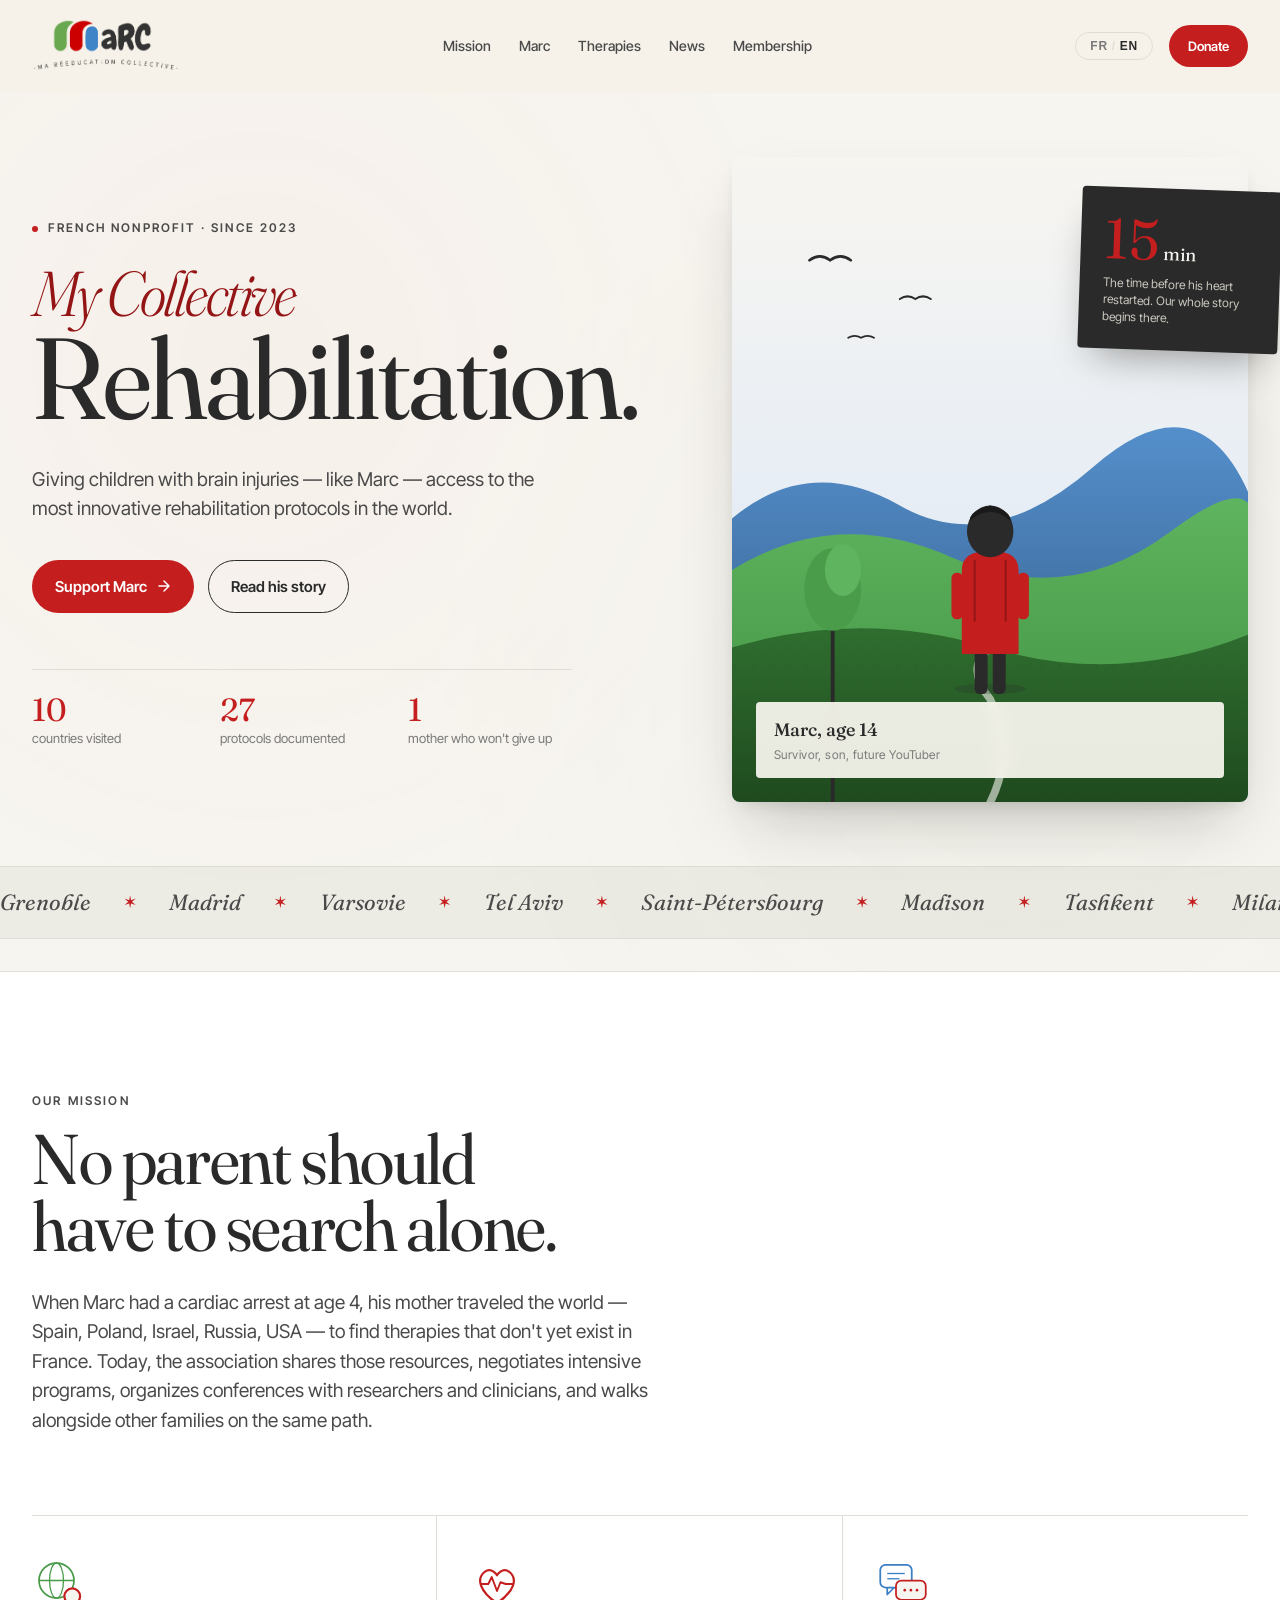
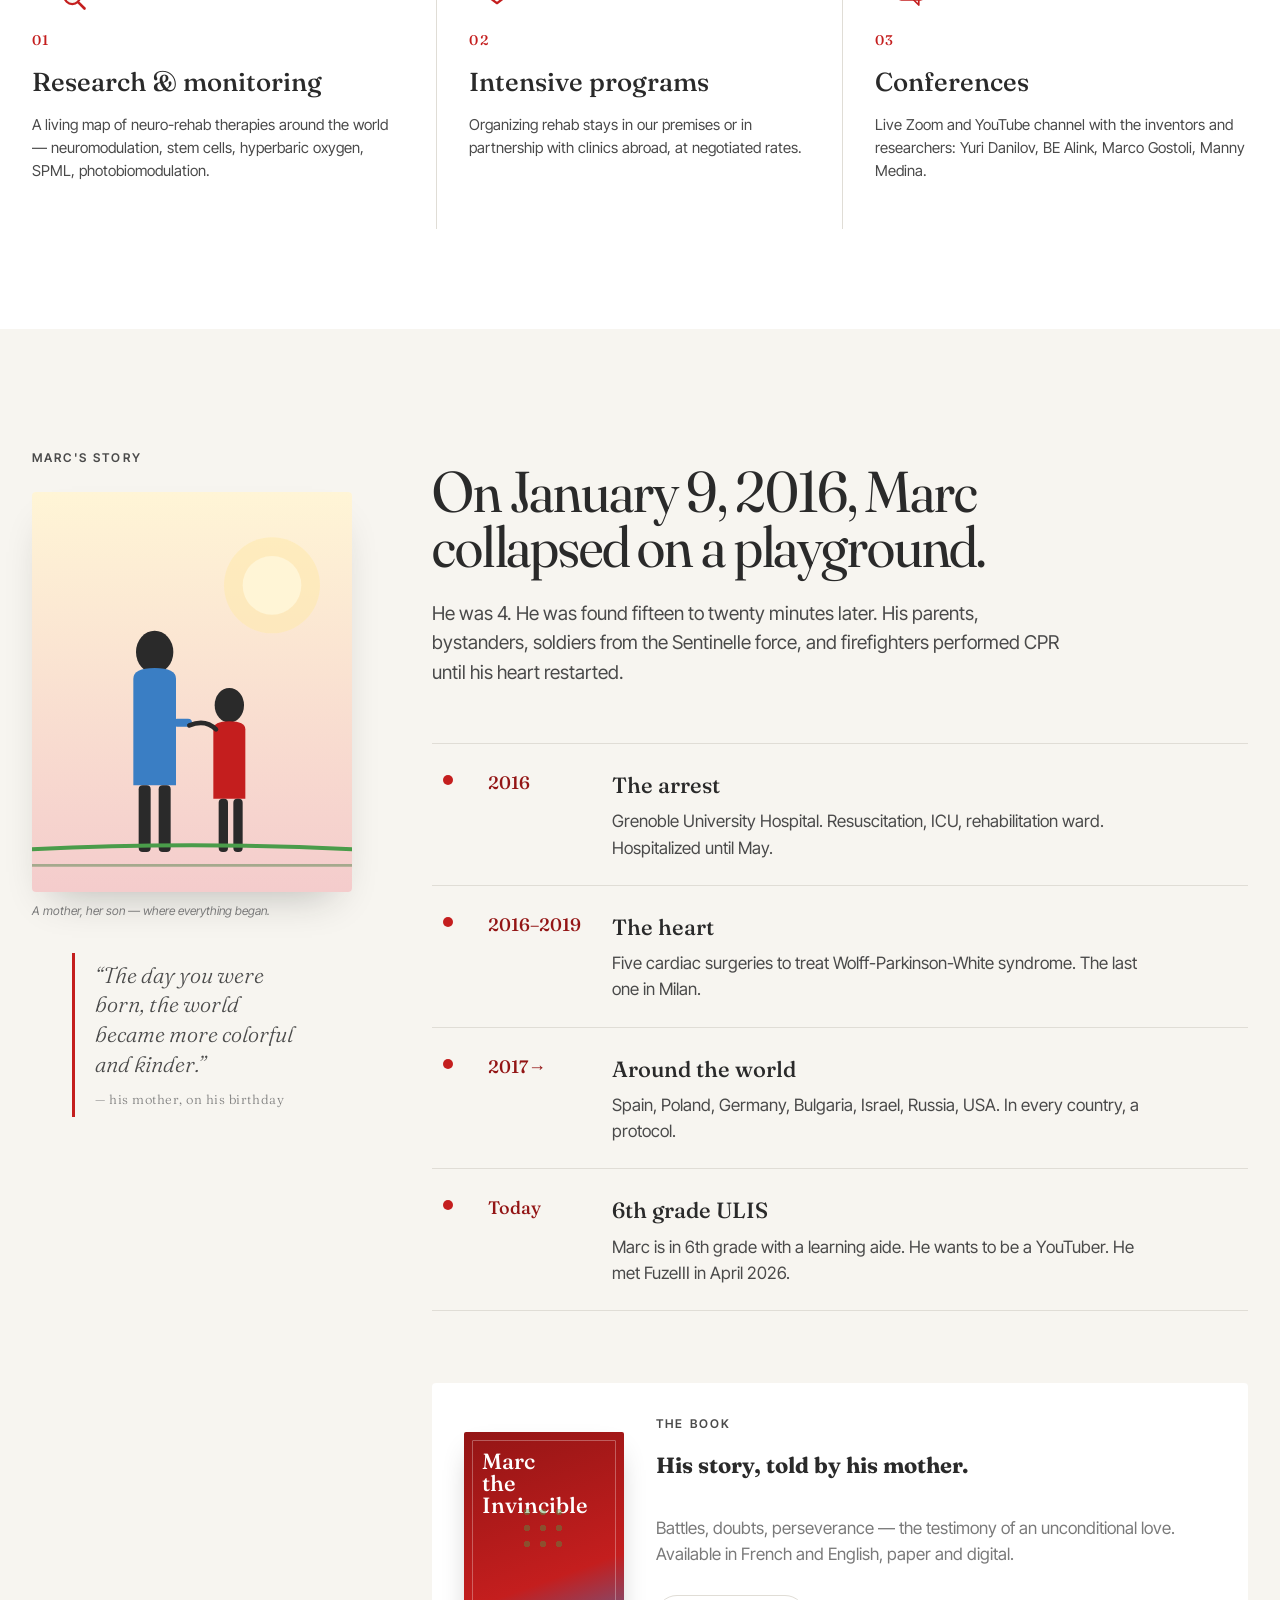
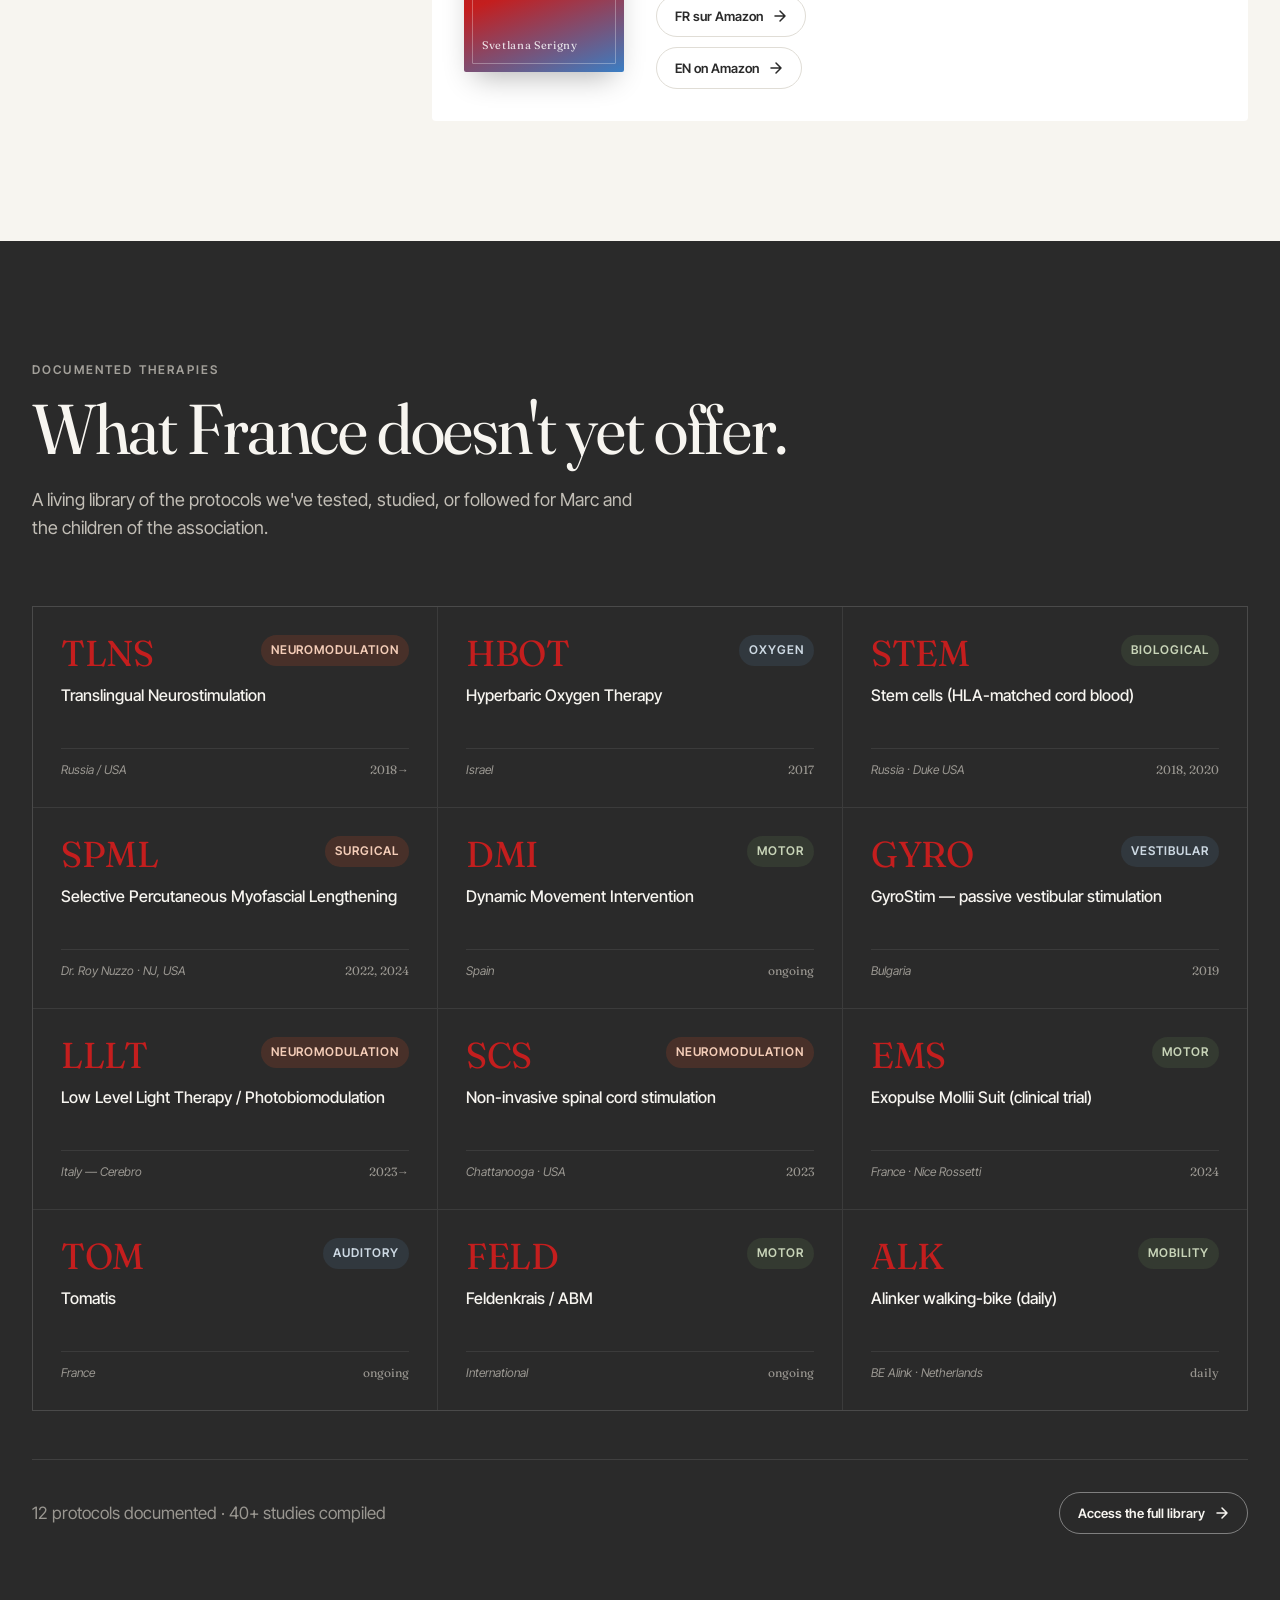
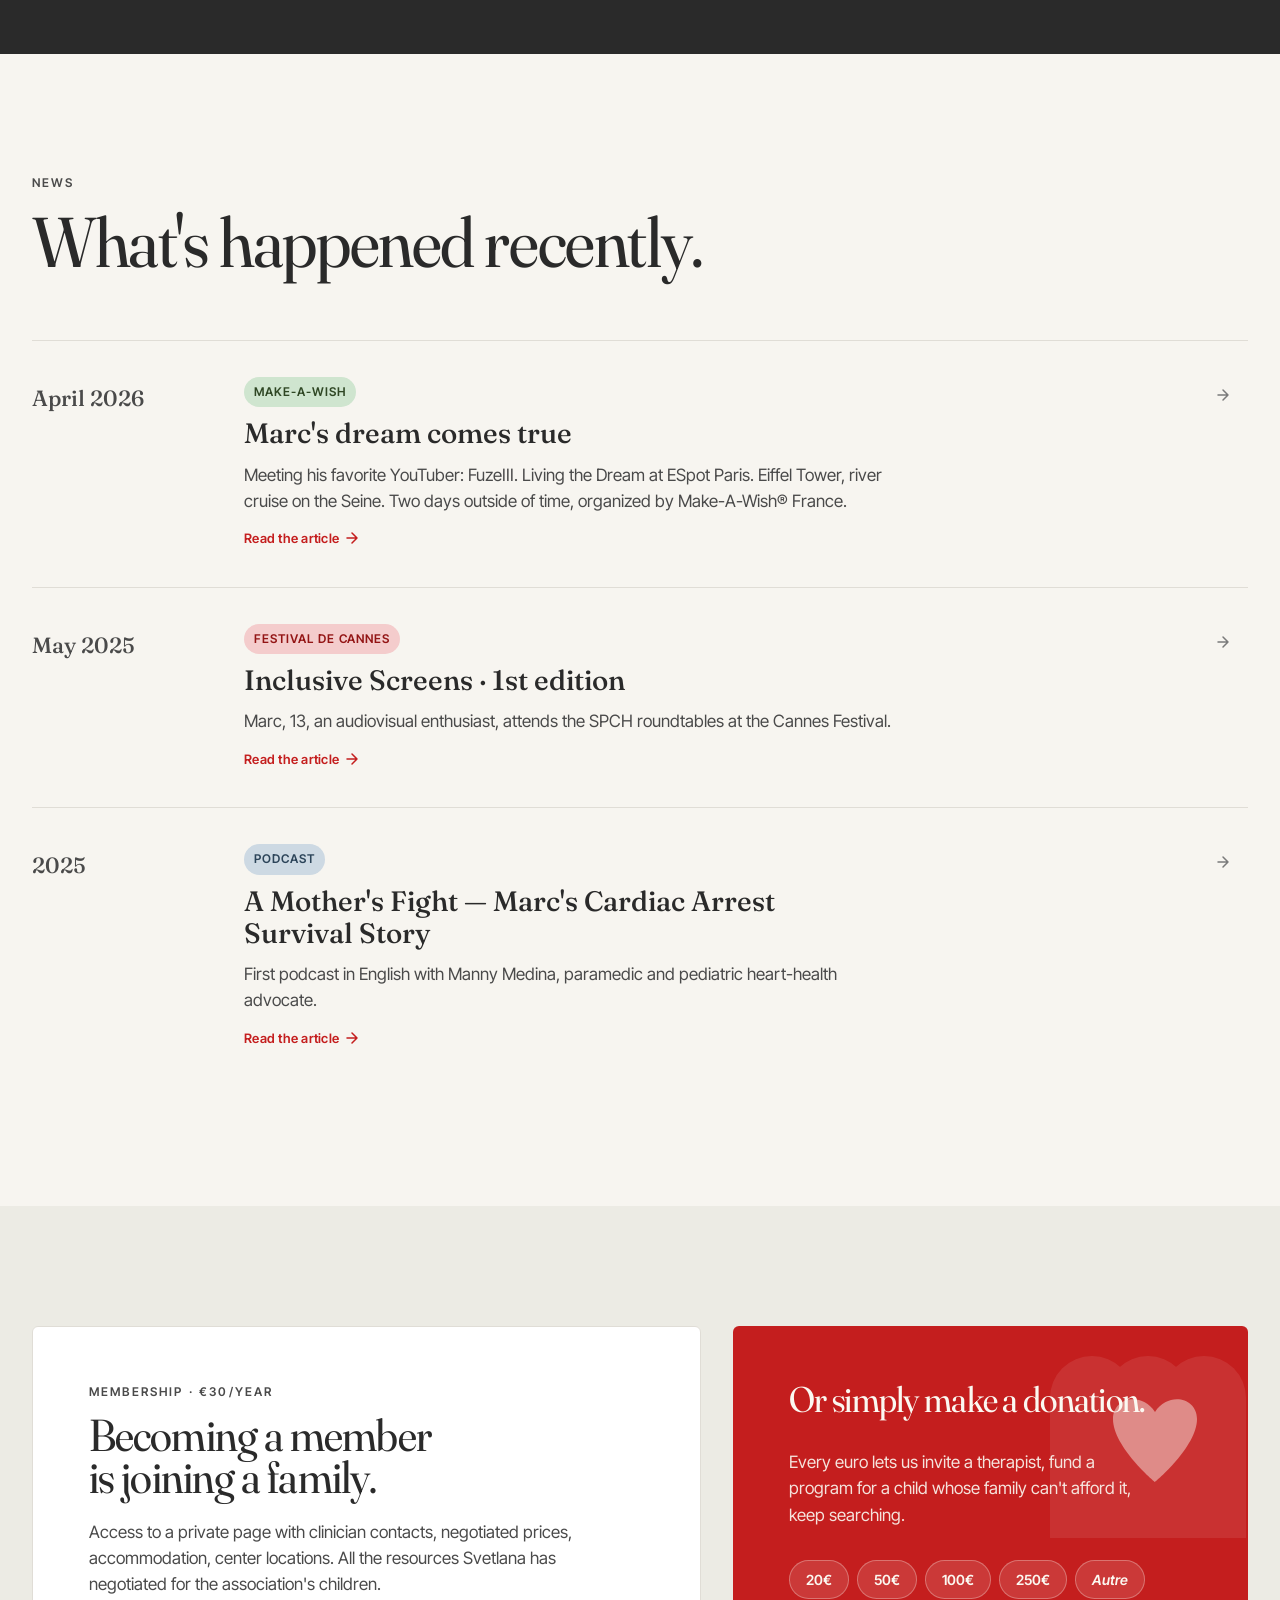
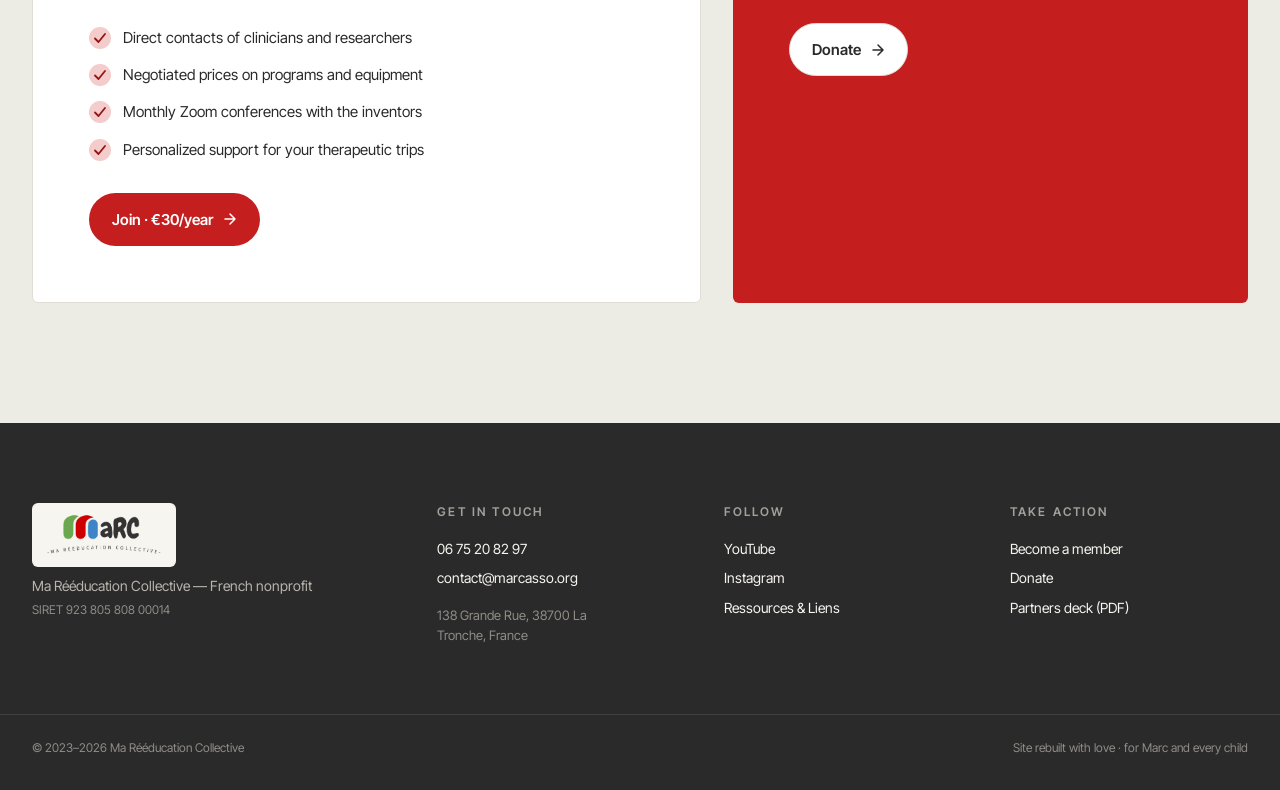
==== index.html @ 0e5722ae "First draft web site" ====
<!DOCTYPE html>
<html lang="fr">
<head>
  <meta charset="UTF-8">
  <meta name="viewport" content="width=device-width, initial-scale=1.0">
  <title>marc·asso — Ma Rééducation Collective</title>

  <link rel="preconnect" href="https://fonts.googleapis.com">
  <link rel="preconnect" href="https://fonts.gstatic.com" crossorigin>
  <link href="https://fonts.googleapis.com/css2?family=Fraunces:opsz,wght@9..144,300;9..144,400;9..144,500;9..144,600&family=Inter+Tight:wght@400;500;600;700&display=swap" rel="stylesheet">

  <link rel="stylesheet" href="styles.css">
  <link rel="stylesheet" href="page.css">
</head>
<body data-screen-label="Homepage">

  <!-- Page is composed from one mount point per section.
       Each section's HTML is generated by its own JS module under js/sections/.
       Articles live in articles/ and are listed in articles/index.json. -->

  <div id="app-header"></div>
  <main>
    <div id="app-hero"></div>
    <div id="app-mission"></div>
    <div id="app-story"></div>
    <div id="app-therapies"></div>
    <div id="app-news"></div>
    <div id="app-join"></div>
  </main>
  <div id="app-footer"></div>

  <!-- Data + utils -->
  <script src="js/utils.js"></script>
  <script src="js/data.js"></script>
  <script src="js/articles-index.js"></script>

  <!-- Sections — one file each -->
  <script src="js/sections/header.js"></script>
  <script src="js/sections/hero.js"></script>
  <script src="js/sections/mission.js"></script>
  <script src="js/sections/story.js"></script>
  <script src="js/sections/therapies.js"></script>
  <script src="js/sections/news.js"></script>
  <script src="js/sections/join.js"></script>
  <script src="js/sections/footer.js"></script>

  <!-- Boot -->
  <script src="js/app.js"></script>
</body>
</html>
---- styles.css ----
/* MARC — Ma Rééducation Collective — redesign tokens */
:root {
  /* Warm, hopeful, credible. Cream + ink + a coral that feels human. */
  --ink: #2a2a2a;        /* logo charcoal */
  --ink-2: #4a4a4a;
  --ink-3: #7a7a7a;
  --rule: #e0ddd6;
  --paper: #f7f5f0;
  --paper-2: #ecebe4;
  --card: #ffffff;
  --accent: #c41e1e;     /* logo red — primary */
  --accent-deep: #931515;
  --accent-soft: #f4cccc;
  --leaf: #4a9c4a;       /* logo green */
  --leaf-deep: #2f6e2f;
  --leaf-soft: #cfe5cf;
  --sky: #3a7ec4;        /* logo blue */
  --sky-deep: #245a93;
  --sky-soft: #cfe0f2;
  --gold: #d9a441;

  --serif: "Fraunces", "Cormorant Garamond", "Times New Roman", serif;
  --sans: "Inter Tight", "Inter", system-ui, -apple-system, "Helvetica Neue", sans-serif;
  --mono: "JetBrains Mono", ui-monospace, "SF Mono", monospace;
}

/* Override Fraunces guidance: we use it intentionally here, with custom OPSZ. */

* { box-sizing: border-box; }
html, body { margin: 0; padding: 0; }
body {
  font-family: var(--sans);
  color: var(--ink);
  background: var(--paper);
  font-size: 17px;
  line-height: 1.55;
  -webkit-font-smoothing: antialiased;
  text-rendering: optimizeLegibility;
}

img { max-width: 100%; display: block; }

/* TYPE */
.display {
  font-family: var(--serif);
  font-weight: 400;
  font-style: normal;
  letter-spacing: -0.02em;
  line-height: 0.95;
  font-variation-settings: "opsz" 144, "SOFT" 30;
  text-wrap: balance;
}
.eyebrow {
  font-family: var(--sans);
  font-size: 12px;
  letter-spacing: 0.18em;
  text-transform: uppercase;
  font-weight: 600;
  color: var(--ink-2);
}
.kicker {
  font-family: var(--serif);
  font-style: italic;
  font-weight: 300;
  color: var(--accent-deep);
}

/* layout */
.wrap { max-width: 1280px; margin: 0 auto; padding: 0 32px; }
.wrap-narrow { max-width: 880px; margin: 0 auto; padding: 0 32px; }

/* buttons */
.btn {
  display: inline-flex; align-items: center; gap: 10px;
  padding: 14px 22px;
  border-radius: 999px;
  font-family: var(--sans);
  font-weight: 600;
  font-size: 15px;
  text-decoration: none;
  border: 1px solid transparent;
  cursor: pointer;
  transition: transform .15s ease, background .2s ease, color .2s ease;
}
.btn:hover { transform: translateY(-1px); }
.btn-primary { background: var(--accent); color: #fff; }
.btn-primary:hover { background: var(--accent-deep); }
.btn-ghost { background: transparent; color: var(--ink); border-color: var(--ink); }
.btn-ghost:hover { background: var(--ink); color: var(--paper); }
.btn-paper { background: var(--card); color: var(--ink); border-color: var(--rule); }
.btn-paper:hover { background: #fff; }

.rule { height: 1px; background: var(--rule); border: 0; margin: 0; }

/* tag */
.tag {
  display: inline-flex; align-items: center; gap: 6px;
  font-size: 12px; letter-spacing: 0.08em; text-transform: uppercase;
  font-weight: 600; padding: 6px 10px; border-radius: 999px;
  background: var(--paper-2); color: var(--ink-2);
}
.tag-accent { background: var(--accent-soft); color: var(--accent-deep); }
.tag-leaf { background: var(--leaf-soft); color: #2f4724; }
.tag-sky { background: #cdd9e3; color: #2c4459; }

/* dot */
.dot { width: 6px; height: 6px; border-radius: 999px; background: currentColor; }

/* utility */
.serif { font-family: var(--serif); }
.italic { font-style: italic; }
.muted { color: var(--ink-3); }

/* fade-in */
@keyframes fadeUp { from { opacity: 0; transform: translateY(8px);} to { opacity: 1; transform: none;} }
.fade-up { animation: fadeUp .6s ease both; }

/* reduce motion */
@media (prefers-reduced-motion: reduce) {
  * { animation: none !important; transition: none !important; }
}
---- page.css ----
/* Page-level styles for marcasso.org redesign */

/* =============== HEADER =============== */
.site-header {
  position: sticky; top: 0; z-index: 50;
  backdrop-filter: blur(12px);
  background: rgba(245, 240, 230, 0.6);
  border-bottom: 1px solid transparent;
  transition: background .25s ease, border-color .25s ease;
}
.site-header.is-scrolled {
  background: rgba(245, 240, 230, 0.92);
  border-bottom-color: var(--rule);
}
.header-inner {
  display: flex; align-items: center; justify-content: space-between;
  padding: 18px 32px;
  gap: 32px;
}
.brand { display: flex; align-items: center; text-decoration: none; color: var(--ink); }
.brand-mark { height: 56px; width: auto; flex-shrink: 0; display: block; }
.brand-tag { font-size: 11px; color: var(--ink-3); letter-spacing: 0.05em; margin-top: 2px; }
.site-nav { display: flex; gap: 28px; }
.site-nav a {
  color: var(--ink-2); text-decoration: none; font-size: 14px; font-weight: 500;
  position: relative; padding: 4px 0;
}
.site-nav a:hover { color: var(--ink); }
.site-nav a::after {
  content: ''; position: absolute; left: 0; bottom: -2px; width: 0; height: 1px;
  background: var(--accent); transition: width .25s ease;
}
.site-nav a:hover::after { width: 100%; }

.header-actions { display: flex; align-items: center; gap: 16px; }
.lang-toggle {
  background: none; border: 1px solid var(--rule); border-radius: 999px;
  padding: 6px 14px; font-size: 12px; font-weight: 600; letter-spacing: 0.06em;
  cursor: pointer; color: var(--ink-3); display: inline-flex; gap: 4px; align-items: center;
}
.lang-toggle .on { color: var(--ink); }
.lang-sep { color: var(--rule); }
.btn-sm { padding: 10px 18px; font-size: 13px; }

@media (max-width: 880px) {
  .site-nav { display: none; }
}

/* =============== HERO =============== */
.hero { position: relative; padding: 64px 0 32px; overflow: hidden; }
.hero-grain {
  position: absolute; inset: 0; pointer-events: none; opacity: 0.4;
  background-image: radial-gradient(circle at 20% 30%, rgba(212,80,42,.08), transparent 50%),
                    radial-gradient(circle at 80% 70%, rgba(90,122,74,.08), transparent 50%);
}
.hero-grid {
  display: grid; grid-template-columns: 1.2fr 1fr; gap: 80px;
  align-items: center;
  position: relative;
}
.hero-eyebrow { display: inline-flex; align-items: center; gap: 10px; }

.hero-display { font-size: clamp(64px, 9vw, 144px); margin: 24px 0 32px; }
.hero-display .kicker-line { display: block; font-style: italic; font-weight: 300; color: var(--accent-deep); font-size: 0.55em; }
.hero-display .line-2 { display: block; }
.hero-display .line-3 { display: block; color: var(--accent); }

.hero-quote {
  font-size: clamp(36px, 4.5vw, 60px);
  line-height: 1.1; font-style: italic; font-weight: 300;
  margin: 24px 0;
}
.quote-mark { color: var(--accent); font-style: normal; }
.quote-attr { display: block; font-size: 0.32em; font-style: normal; color: var(--ink-3); margin-top: 24px; letter-spacing: 0.05em; }

.hero-lede {
  font-size: 19px; max-width: 520px; color: var(--ink-2);
  margin-bottom: 36px;
}
.hero-cta { display: flex; gap: 14px; margin-bottom: 56px; flex-wrap: wrap; }

.hero-meta {
  list-style: none; padding: 0; margin: 0;
  display: grid; grid-template-columns: repeat(3, 1fr); gap: 24px;
  border-top: 1px solid var(--rule); padding-top: 24px; max-width: 540px;
}
.hero-meta li { display: flex; flex-direction: column; gap: 4px; }
.hero-meta-num { font-family: var(--serif); font-size: 32px; font-weight: 400; line-height: 1; color: var(--accent); }
.hero-meta-lbl { font-size: 13px; color: var(--ink-3); line-height: 1.3; }

/* portrait */
.hero-visual { position: relative; }
.portrait-card { position: relative; }
.portrait-frame {
  position: relative; aspect-ratio: 4/5; border-radius: 8px; overflow: hidden;
  box-shadow: 0 30px 60px -20px rgba(26,29,26,0.25), 0 8px 16px -8px rgba(26,29,26,0.15);
}
.portrait-img { width: 100%; height: 100%; }
.portrait-svg { width: 100%; height: 100%; }
.portrait-caption {
  position: absolute; left: 24px; bottom: 24px; right: 24px;
  background: rgba(251,248,241,0.92); backdrop-filter: blur(8px);
  padding: 14px 18px; border-radius: 4px;
}
.portrait-name { font-family: var(--serif); font-size: 18px; font-weight: 500; }
.portrait-role { font-size: 12px; color: var(--ink-3); margin-top: 2px; letter-spacing: 0.04em; }

.portrait-stat {
  position: absolute; right: -32px; top: 32px;
  background: var(--ink); color: var(--paper);
  padding: 24px; border-radius: 4px; max-width: 200px;
  box-shadow: 0 20px 40px -16px rgba(0,0,0,0.4);
  transform: rotate(2deg);
}
.stat-num { font-size: 56px; line-height: 1; color: var(--accent); }
.stat-unit { font-size: 18px; color: var(--paper); margin-left: 4px; }
.stat-lbl { font-size: 12px; line-height: 1.4; margin-top: 8px; color: rgba(245,240,230,0.8); }

@media (max-width: 980px) {
  .hero-grid { grid-template-columns: 1fr; gap: 48px; }
  .portrait-stat { right: 16px; top: 16px; }
}

/* marquee */
.hero-marquee {
  margin-top: 64px; overflow: hidden;
  border-top: 1px solid var(--rule); border-bottom: 1px solid var(--rule);
  padding: 18px 0; background: var(--paper-2);
}
.marquee-track { display: flex; gap: 0; animation: marquee 50s linear infinite; white-space: nowrap; }
.marquee-row { display: inline-flex; align-items: center; gap: 32px; padding-right: 32px; }
.marquee-city { font-family: var(--serif); font-style: italic; font-size: 22px; color: var(--ink-2); }
.marquee-sep { color: var(--accent); }
@keyframes marquee {
  from { transform: translateX(0); }
  to { transform: translateX(-33.33%); }
}

/* =============== MISSION =============== */
.mission { padding: 120px 0 100px; background: var(--card); border-top: 1px solid var(--rule); }
.mission-head { max-width: 780px; margin-bottom: 80px; }
.mission-title { font-size: clamp(40px, 5.5vw, 76px); margin: 16px 0 28px; }
.mission-body { font-size: 19px; color: var(--ink-2); max-width: 640px; }

.pillars { display: grid; grid-template-columns: repeat(3, 1fr); gap: 0; border-top: 1px solid var(--rule); }
.pillar {
  padding: 40px 32px 32px 0; border-right: 1px solid var(--rule);
  position: relative;
}
.pillar:last-child { border-right: none; padding-right: 0; }
.pillar:not(:first-child) { padding-left: 32px; }
.pillar-icon { width: 56px; height: 56px; margin-bottom: 18px; }
.pillar-icon svg { width: 100%; height: 100%; display: block; }
.pillar-num { font-size: 14px; color: var(--accent); font-weight: 500; letter-spacing: 0.1em; }
.pillar-title { font-size: 26px; font-weight: 500; margin: 16px 0 12px; line-height: 1.15; }
.pillar-body { color: var(--ink-2); font-size: 15px; }

@media (max-width: 880px) {
  .pillars { grid-template-columns: 1fr; }
  .pillar { border-right: none; border-bottom: 1px solid var(--rule); padding: 32px 0; }
  .pillar:not(:first-child) { padding-left: 0; }
  .pillar:last-child { border-bottom: none; }
}

/* =============== STORY =============== */
.story { padding: 120px 0; background: var(--paper); }
.story-grid { display: grid; grid-template-columns: 320px 1fr; gap: 80px; }
.story-aside { position: sticky; top: 100px; align-self: start; }
.story-photo { margin: 24px 0 32px; }
.story-photo-inner {
  aspect-ratio: 4/5; border-radius: 4px; overflow: hidden;
  box-shadow: 0 20px 40px -20px rgba(26,29,26,0.3);
  background: #f7f5f0;
}
.story-illust { width: 100%; height: 100%; display: block; }
.story-photo-cap { font-size: 12px; margin-top: 10px; font-style: italic; }

.story-pull {
  font-size: 22px; line-height: 1.35; font-style: italic; font-weight: 300;
  border-left: 3px solid var(--accent); padding: 8px 0 8px 20px;
  color: var(--ink-2);
}
.story-pull cite { display: block; font-size: 13px; font-style: normal; color: var(--ink-3); margin-top: 12px; letter-spacing: 0.04em; }

.story-title { font-size: clamp(36px, 4.5vw, 64px); margin: 16px 0 24px; }
.story-lede { font-size: 19px; color: var(--ink-2); margin-bottom: 56px; max-width: 640px; }

.timeline { list-style: none; padding: 0; margin: 0 0 72px; }
.timeline-item {
  display: grid; grid-template-columns: 32px 100px 1fr; gap: 24px;
  padding: 24px 0; border-bottom: 1px solid var(--rule); position: relative;
}
.timeline-item:first-child { border-top: 1px solid var(--rule); }
.timeline-marker {
  display: flex; align-items: center; justify-content: center;
  height: 24px;
}
.timeline-marker span {
  width: 10px; height: 10px; border-radius: 999px; background: var(--accent);
  display: block;
}
.timeline-year { font-size: 18px; font-weight: 500; color: var(--accent-deep); padding-top: 1px; }
.timeline-title { font-size: 22px; font-weight: 500; margin: 0 0 6px; }
.timeline-body { color: var(--ink-2); margin: 0; max-width: 540px; }

.story-book {
  display: grid; grid-template-columns: 160px 1fr; gap: 32px;
  padding: 32px; background: var(--card); border-radius: 4px;
  align-items: center;
}
.story-book-cover {
  aspect-ratio: 2/3;
  background: linear-gradient(160deg, #931515 0%, #c41e1e 60%, #3a7ec4 100%);
  color: #fff; padding: 18px; border-radius: 2px;
  display: flex; flex-direction: column; justify-content: space-between;
  box-shadow: 0 14px 28px -10px rgba(0,0,0,0.3);
  position: relative; overflow: hidden;
}
.story-book-cover::before {
  content: ''; position: absolute; inset: 8px;
  border: 1px solid rgba(255,255,255,0.3); border-radius: 1px;
  pointer-events: none;
}
.story-book-cover::after {
  content: ''; position: absolute; left: 50%; top: 30%;
  width: 50px; height: 50px; transform: translateX(-50%);
  background: radial-gradient(circle, #4a9c4a 30%, transparent 30%) 0 0/16px 16px;
  opacity: 0.4;
}
.book-title { font-size: 22px; line-height: 1; font-weight: 500; }
.book-author { font-size: 11px; opacity: 0.85; letter-spacing: 0.06em; }
.story-book-text h4 { font-size: 22px; margin: 8px 0 10px; }
.story-book-text { display: flex; flex-direction: column; gap: 6px; align-items: flex-start; }
.story-book-text .btn { margin-top: 4px; }

@media (max-width: 980px) {
  .story-grid { grid-template-columns: 1fr; gap: 32px; }
  .story-aside { position: static; }
  .timeline-item { grid-template-columns: 24px 80px 1fr; gap: 16px; }
  .story-book { grid-template-columns: 100px 1fr; gap: 20px; padding: 20px; }
}

/* =============== THERAPIES =============== */
.therapies { padding: 120px 0; background: var(--ink); color: var(--paper); }
.therapies .eyebrow { color: rgba(245,240,230,0.6); }
.therapies-head { max-width: 780px; margin-bottom: 64px; }
.therapies-title { font-size: clamp(40px, 5.5vw, 76px); margin: 16px 0 24px; }
.therapies-title .italic { color: var(--accent); }
.therapies-lede { font-size: 18px; color: rgba(245,240,230,0.75); max-width: 600px; }

.therapies-grid {
  display: grid; grid-template-columns: repeat(3, 1fr); gap: 1px;
  background: rgba(255,255,255,0.08); border: 1px solid rgba(255,255,255,0.08);
}
.therapy {
  padding: 28px; background: var(--ink);
  cursor: default; transition: background .25s ease;
  display: flex; flex-direction: column; gap: 14px;
  min-height: 200px;
}
.therapy:hover, .therapy.is-active { background: #2a2d2a; }
.therapy-head { display: flex; align-items: flex-start; justify-content: space-between; gap: 12px; }
.therapy-abbr {
  font-size: 36px; font-weight: 400; color: var(--accent);
  letter-spacing: -0.01em; line-height: 1;
}
.therapy .tag { background: rgba(255,255,255,0.08); color: rgba(245,240,230,0.7); }
.therapy .tag-accent { background: rgba(212,80,42,0.18); color: #f4cdb8; }
.therapy .tag-leaf { background: rgba(90,122,74,0.2); color: #c8d4b8; }
.therapy .tag-sky { background: rgba(74,107,133,0.22); color: #cdd9e3; }

.therapy-name { font-size: 16px; font-weight: 500; line-height: 1.3; margin: 0; flex: 1; }
.therapy-meta {
  display: flex; justify-content: space-between; align-items: baseline;
  font-size: 12px; color: rgba(245,240,230,0.55);
  border-top: 1px solid rgba(255,255,255,0.08); padding-top: 12px;
}
.therapy-origin { font-style: italic; }
.therapy-years { font-family: var(--serif); }

.therapies-foot {
  display: flex; justify-content: space-between; align-items: center;
  margin-top: 48px; padding-top: 32px; border-top: 1px solid rgba(255,255,255,0.1);
  flex-wrap: wrap; gap: 16px;
}
.therapies-foot .muted { color: rgba(245,240,230,0.55); }
.therapies-foot .btn-ghost { color: var(--paper); border-color: rgba(255,255,255,0.4); }
.therapies-foot .btn-ghost:hover { background: var(--paper); color: var(--ink); }

@media (max-width: 880px) {
  .therapies-grid { grid-template-columns: 1fr; }
}
@media (min-width: 881px) and (max-width: 1100px) {
  .therapies-grid { grid-template-columns: repeat(2, 1fr); }
}

/* =============== NEWS =============== */
.news { padding: 120px 0; background: var(--paper); }
.news-head { margin-bottom: 64px; max-width: 780px; }
.news-title { font-size: clamp(40px, 5.5vw, 76px); margin-top: 16px; }

.news-list {
  display: flex; flex-direction: column;
}
.news-item {
  display: grid; grid-template-columns: 180px 1fr 32px; gap: 32px;
  padding: 36px 0;
  border-top: 1px solid var(--rule);
  align-items: start;
  transition: background .2s ease, padding .2s ease;
  cursor: pointer;
}
.news-readmore {
  display: inline-flex; align-items: center; gap: 6px;
  margin-top: 14px; font-size: 13px; font-weight: 600;
  color: var(--accent); letter-spacing: 0.02em;
}
a.news-item { color: inherit; text-decoration: none; }
a.news-item.is-link { cursor: pointer; }
.news-item:hover { background: var(--card); padding-left: 16px; padding-right: 16px; }
.news-date { font-size: 22px; font-weight: 500; color: var(--ink-2); padding-top: 4px; }
.news-tagline { margin-bottom: 10px; }
.news-title-item { font-size: 28px; font-weight: 500; line-height: 1.15; margin: 0 0 12px; max-width: 600px; }
.news-text { color: var(--ink-2); margin: 0; max-width: 660px; }
.news-arrow { color: var(--ink-3); padding-top: 6px; transition: transform .2s ease, color .2s ease; }
.news-item:hover .news-arrow { transform: translateX(4px); color: var(--accent); }

@media (max-width: 880px) {
  .news-item { grid-template-columns: 1fr; gap: 12px; padding: 24px 0; }
  .news-arrow { display: none; }
}

/* =============== JOIN / DONATE =============== */
.join { padding: 120px 0; background: var(--paper-2); }
.join-grid { display: grid; grid-template-columns: 1.3fr 1fr; gap: 32px; }
.join-card {
  padding: 56px; border-radius: 6px; position: relative; overflow: hidden;
}
.join-membership { background: var(--card); border: 1px solid var(--rule); }
.join-title { font-size: clamp(34px, 3.5vw, 52px); margin: 12px 0 20px; }
.join-body { color: var(--ink-2); font-size: 17px; margin-bottom: 28px; max-width: 520px; }
.join-perks { list-style: none; padding: 0; margin: 0 0 32px; display: flex; flex-direction: column; gap: 14px; }
.join-perks li { display: flex; gap: 12px; align-items: flex-start; font-size: 15px; }
.perk-mark {
  flex-shrink: 0; width: 22px; height: 22px; border-radius: 999px;
  background: var(--accent-soft); color: var(--accent-deep);
  display: inline-flex; align-items: center; justify-content: center;
  margin-top: 1px;
}

.join-donate {
  background: var(--accent); color: #fbf8f1;
  display: flex; flex-direction: column;
}
.donate-deco { position: absolute; right: -40px; top: -40px; width: 280px; opacity: 0.5; }
.donate-deco svg { width: 100%; height: 100%; }
.join-donate .display { color: #fbf8f1; }
.donate-title { font-size: clamp(28px, 2.8vw, 40px); margin: 0 0 16px; position: relative; }
.donate-body { color: rgba(251,248,241,0.9); margin-bottom: 32px; max-width: 360px; position: relative; }
.donate-amounts { display: flex; gap: 8px; flex-wrap: wrap; margin-bottom: 24px; position: relative; }
.donate-amount {
  background: rgba(251,248,241,0.12); color: #fbf8f1;
  border: 1px solid rgba(251,248,241,0.3);
  padding: 10px 16px; border-radius: 999px;
  font-size: 14px; font-weight: 600; cursor: pointer;
  transition: background .2s ease;
  font-family: var(--sans);
}
.donate-amount:hover { background: rgba(251,248,241,0.22); }
.donate-other { font-style: italic; }
.join-donate .btn-paper { align-self: flex-start; position: relative; }

@media (max-width: 980px) {
  .join-grid { grid-template-columns: 1fr; }
  .join-card { padding: 36px; }
}

/* =============== FOOTER =============== */
.site-footer { background: var(--ink); color: var(--paper); padding: 80px 0 32px; }
.footer-grid { display: grid; grid-template-columns: 1.5fr 1fr 1fr 1fr; gap: 48px; padding-bottom: 56px; border-bottom: 1px solid rgba(255,255,255,0.1); }
.footer-logo { margin-bottom: 8px; }
.footer-logo-img {
  height: 64px; width: auto; display: block;
  background: #f7f5f0; padding: 10px 14px; border-radius: 6px;
}
.footer-tag { color: rgba(245,240,230,0.7) !important; margin: 8px 0 4px; font-size: 14px; }
.footer-siret { font-size: 12px; color: rgba(245,240,230,0.5) !important; margin: 0; }
.footer-col { display: flex; flex-direction: column; gap: 8px; }
.footer-col-title { font-size: 12px; letter-spacing: 0.18em; text-transform: uppercase; color: rgba(245,240,230,0.6); margin-bottom: 8px; font-weight: 600; }
.footer-link { color: var(--paper); text-decoration: none; font-size: 14px; transition: color .2s ease; }
.footer-link:hover { color: var(--accent-soft); }
.footer-addr { font-size: 13px; color: rgba(245,240,230,0.5) !important; margin-top: 8px; max-width: 200px; }

.footer-bottom {
  display: flex; justify-content: space-between; padding-top: 24px;
  font-size: 12px; flex-wrap: wrap; gap: 12px;
}
.footer-bottom .muted { color: rgba(245,240,230,0.5) !important; }

@media (max-width: 880px) {
  .footer-grid { grid-template-columns: 1fr 1fr; gap: 32px; }
}

/* =============== DARK MODE =============== */
body.dark {
  --paper: #1a1d1a;
  --paper-2: #232622;
  --card: #232622;
  --ink: #f5f0e6;
  --ink-2: #d4cfc1;
  --ink-3: #8a8e83;
  --rule: #3a3d39;
}
body.dark .site-header { background: rgba(26,29,26,0.7); }

/* =============== PALETTE TWEAKS =============== */
body.palette-warm {
  --accent: #c41e1e; --accent-deep: #931515; --accent-soft: #f4cccc;
}
body.palette-leaf {
  --accent: #4a9c4a; --accent-deep: #2f6e2f; --accent-soft: #cfe5cf;
}
body.palette-sky {
  --accent: #3a7ec4; --accent-deep: #245a93; --accent-soft: #cfe0f2;
}
body.palette-gold {
  --accent: #c08a2e; --accent-deep: #8a5e15; --accent-soft: #f0d9a8;
}

/* =============== HEADLINE FONT TWEAK =============== */
body.font-cormorant .display,
body.font-cormorant .serif,
body.font-cormorant .pillar-title,
body.font-cormorant .therapy-abbr,
body.font-cormorant .timeline-year,
body.font-cormorant .timeline-title,
body.font-cormorant .news-title-item,
body.font-cormorant .news-date,
body.font-cormorant .stat-num,
body.font-cormorant .footer-logo,
body.font-cormorant .brand-name {
  font-family: "Cormorant Garamond", Georgia, serif;
  font-weight: 500;
}
body.font-newsreader .display,
body.font-newsreader .serif {
  font-family: "Newsreader", Georgia, serif;
}

/* =============== DENSITY =============== */
body.density-compact .hero { padding: 40px 0 24px; }
body.density-compact .mission,
body.density-compact .story,
body.density-compact .therapies,
body.density-compact .news,
body.density-compact .join { padding: 72px 0; }
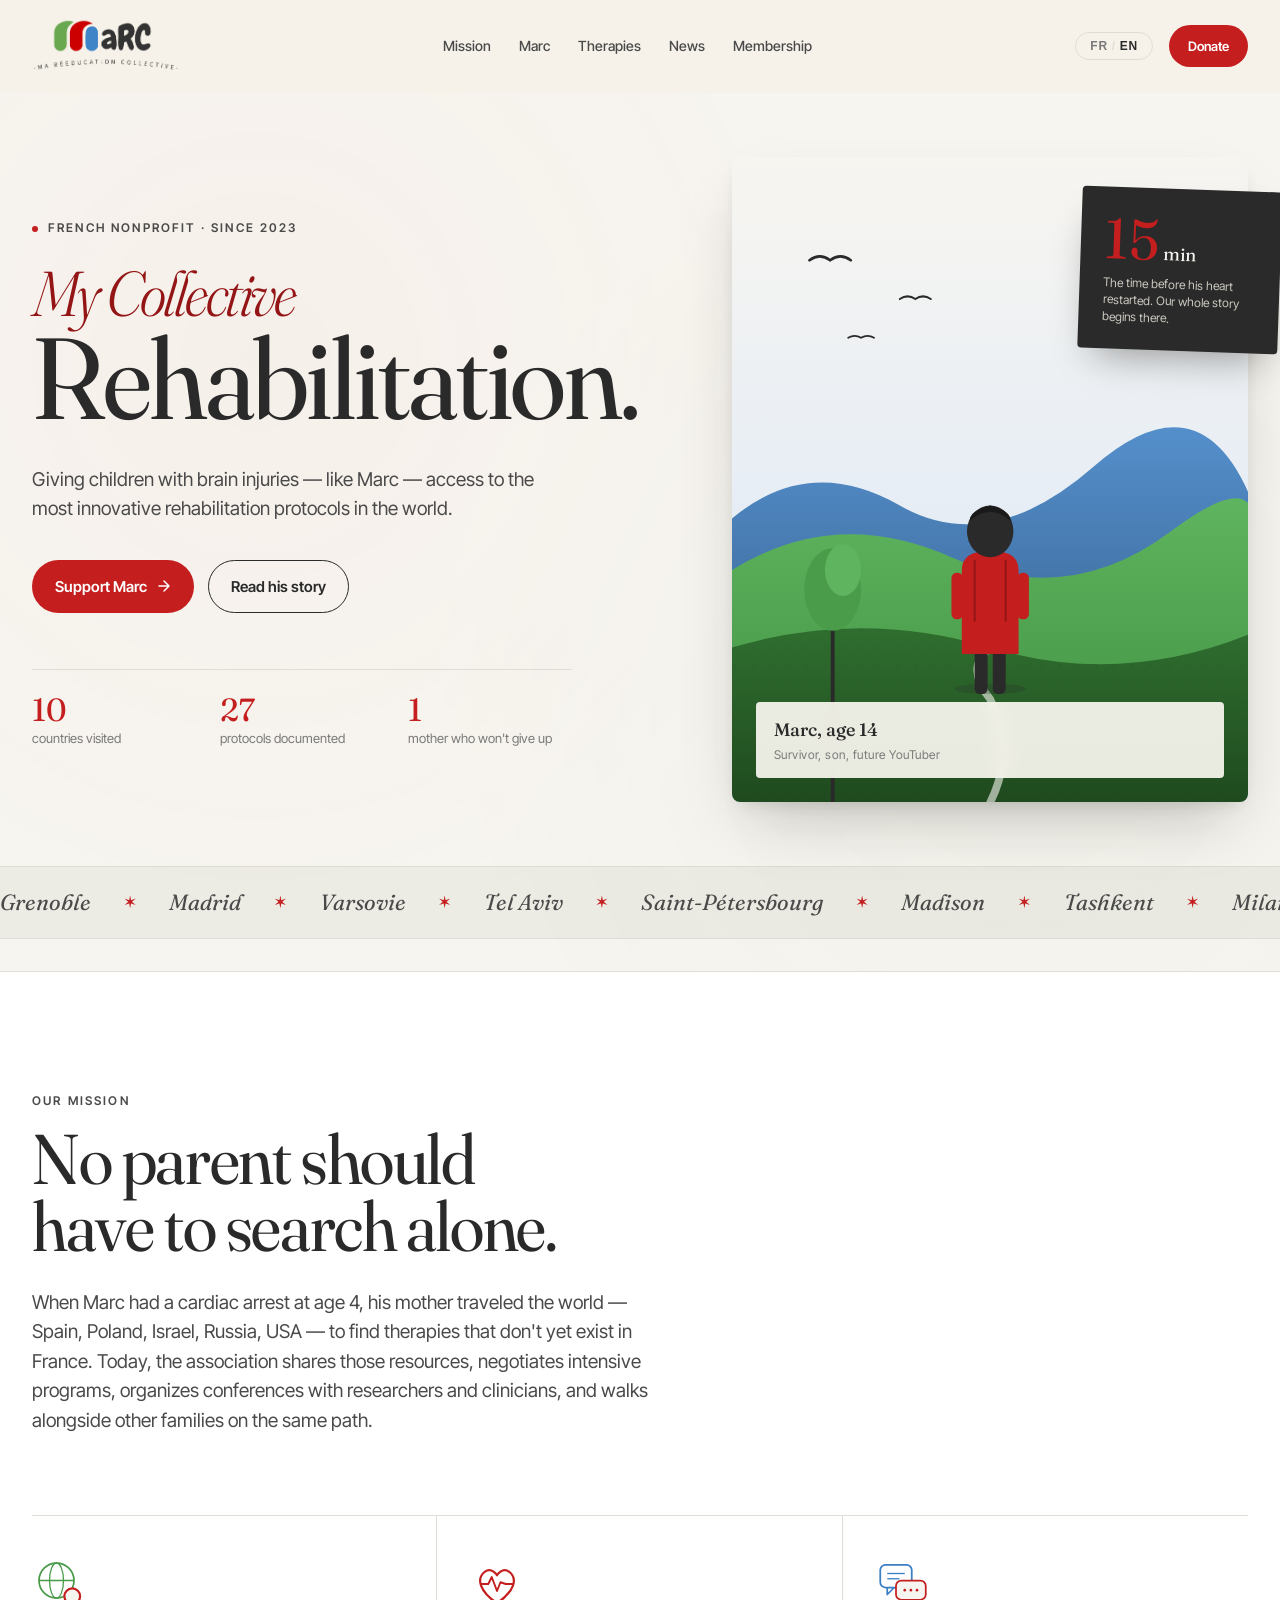
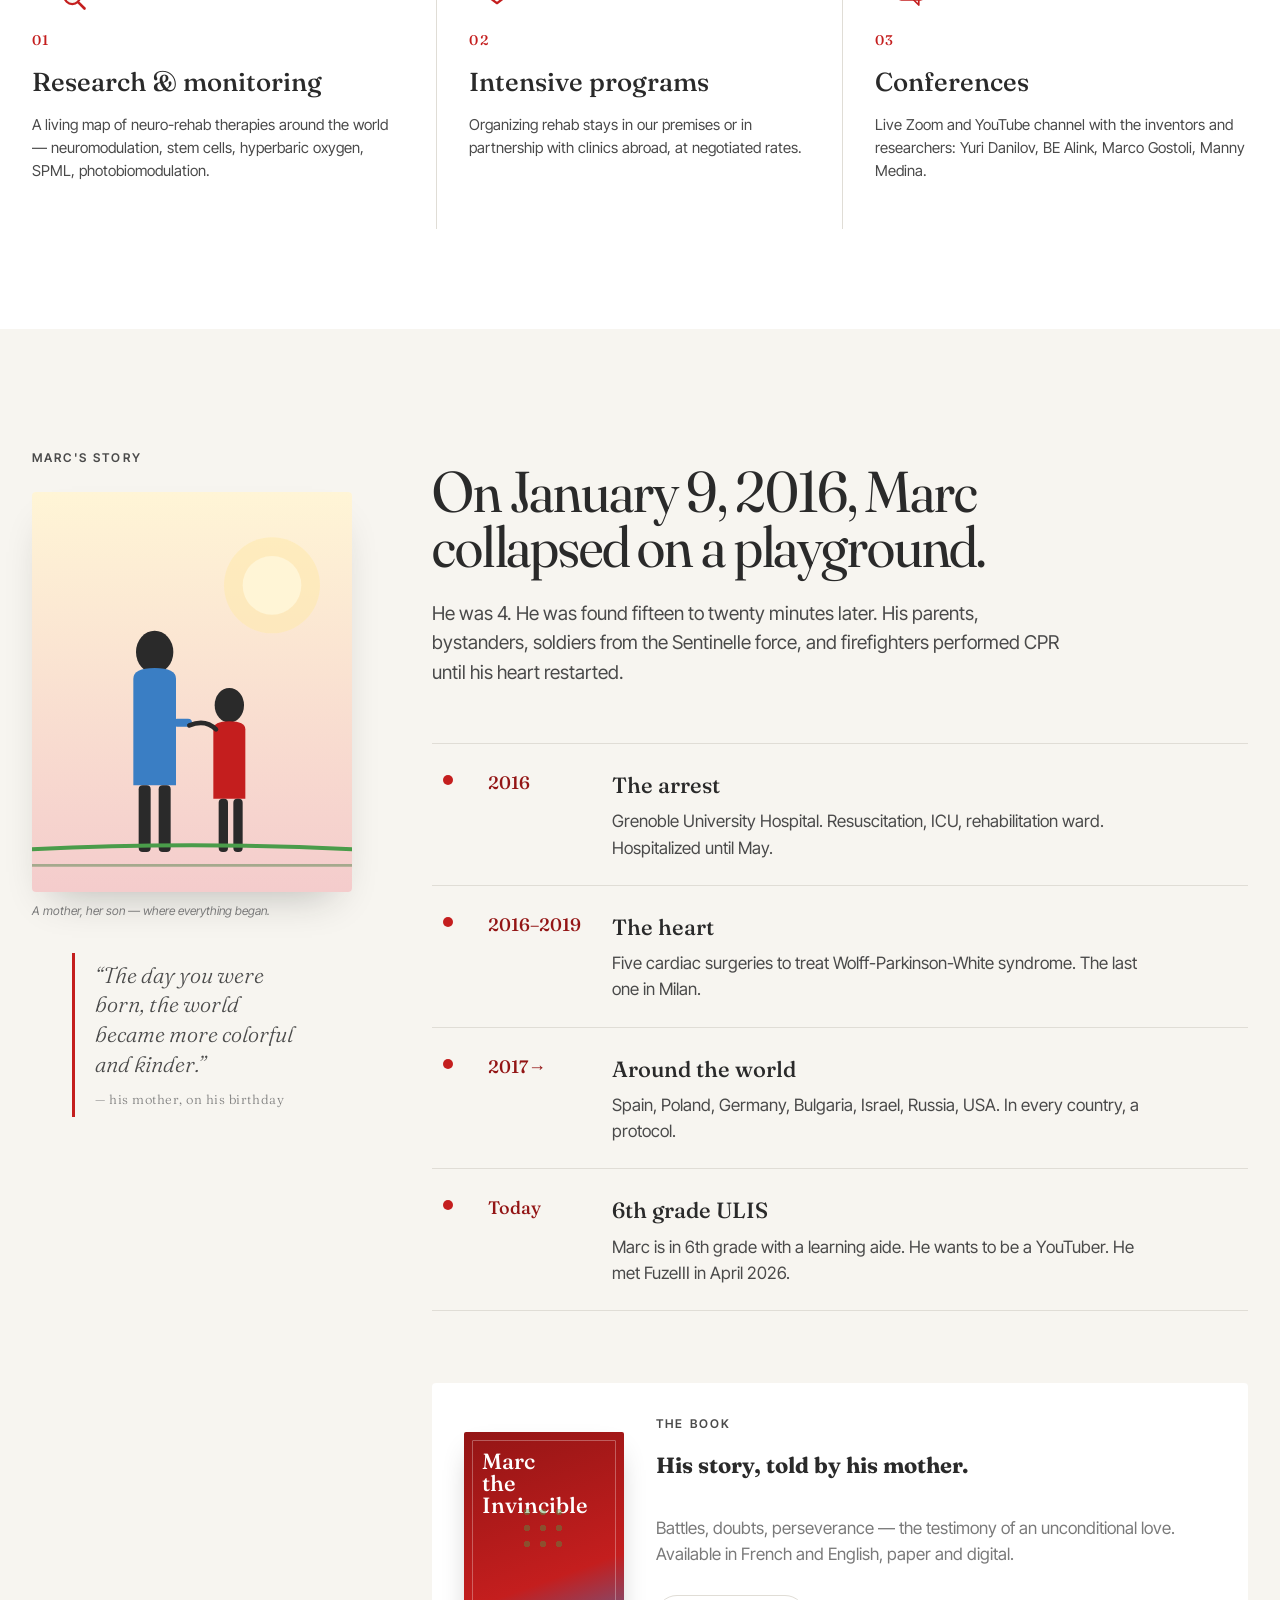
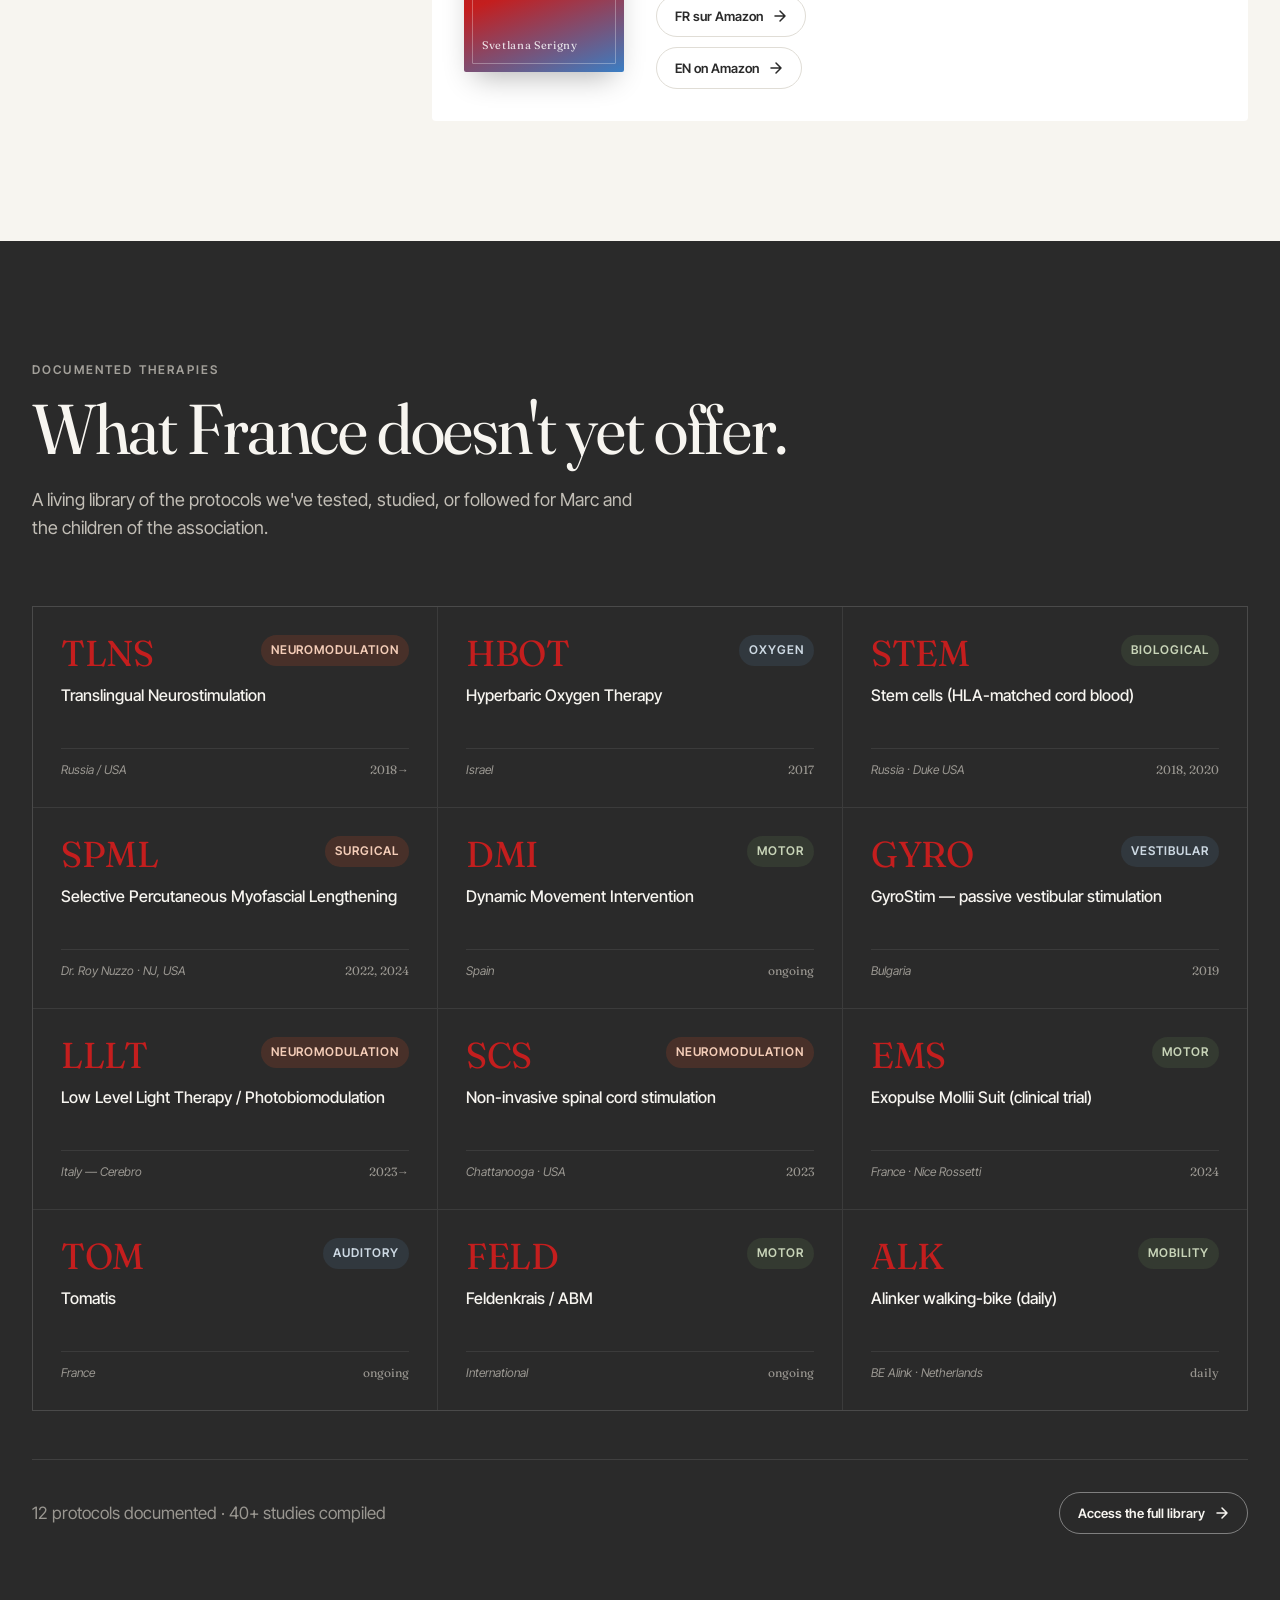
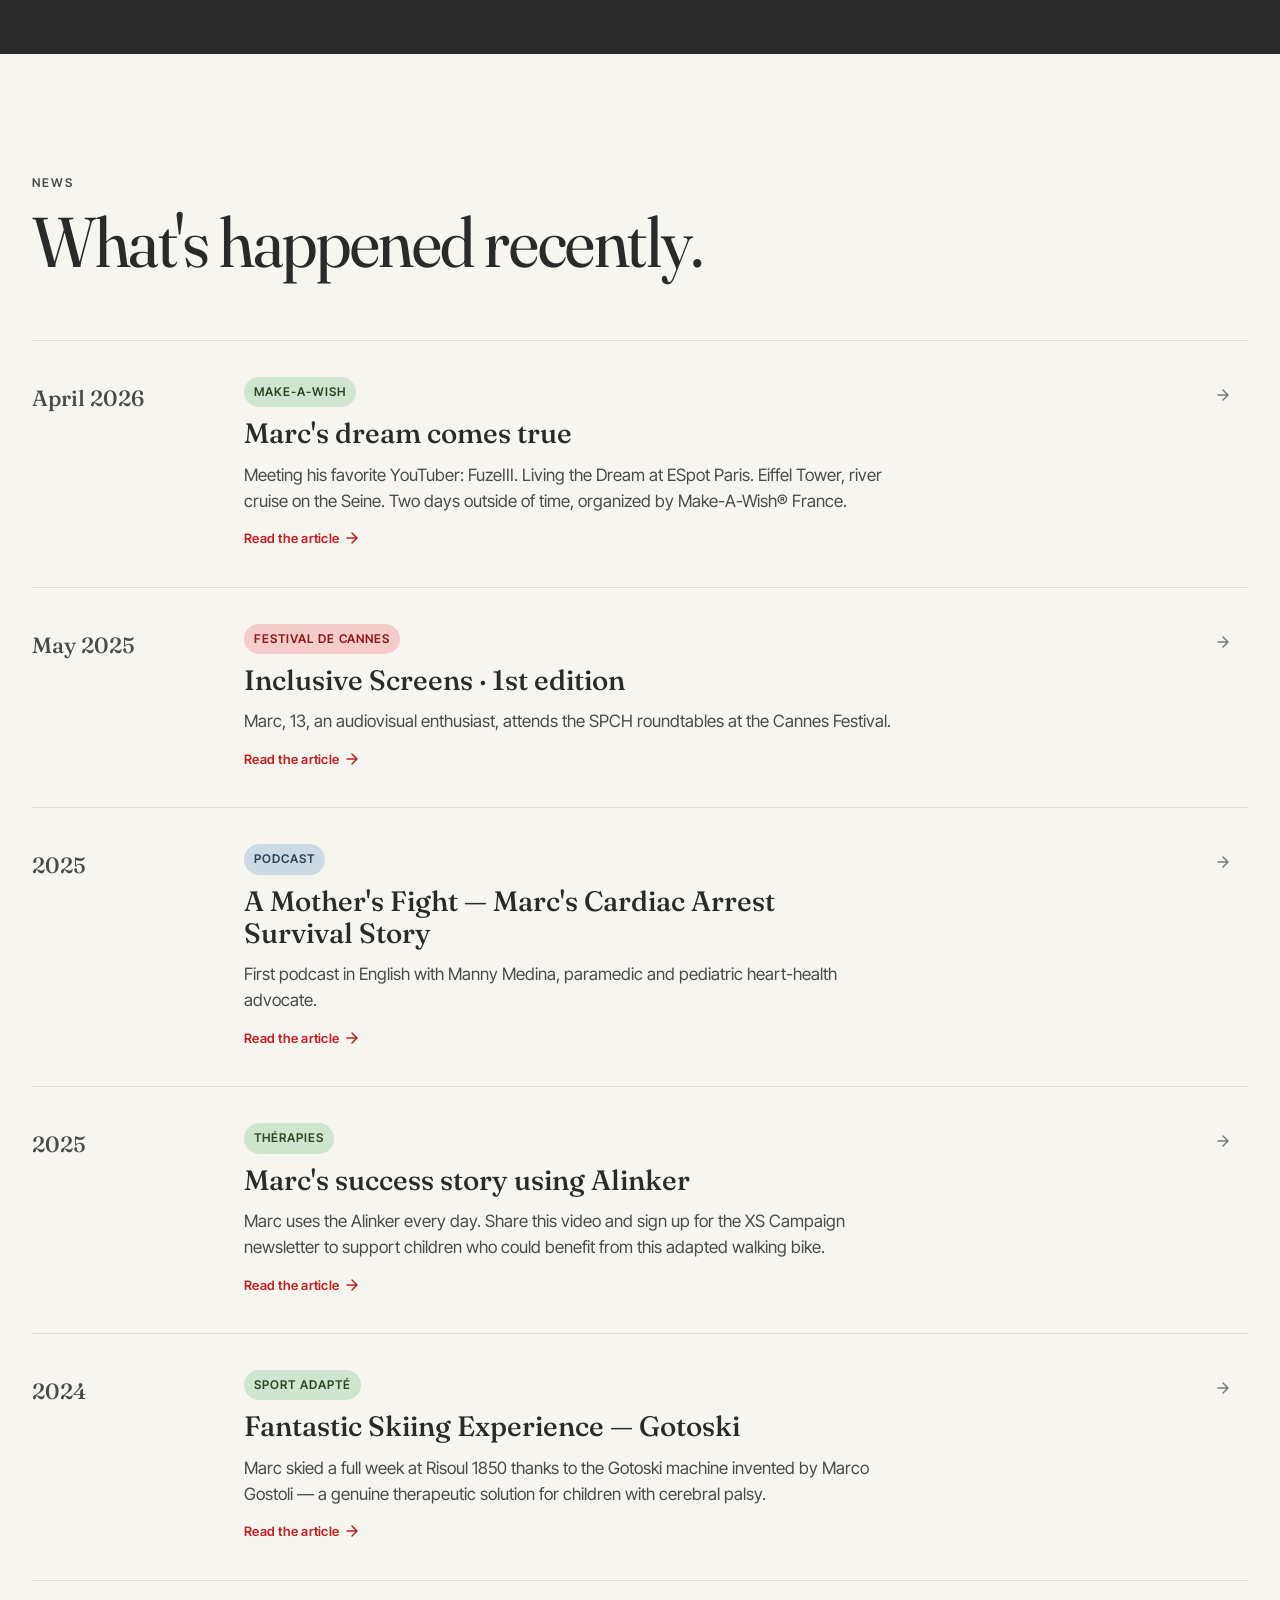
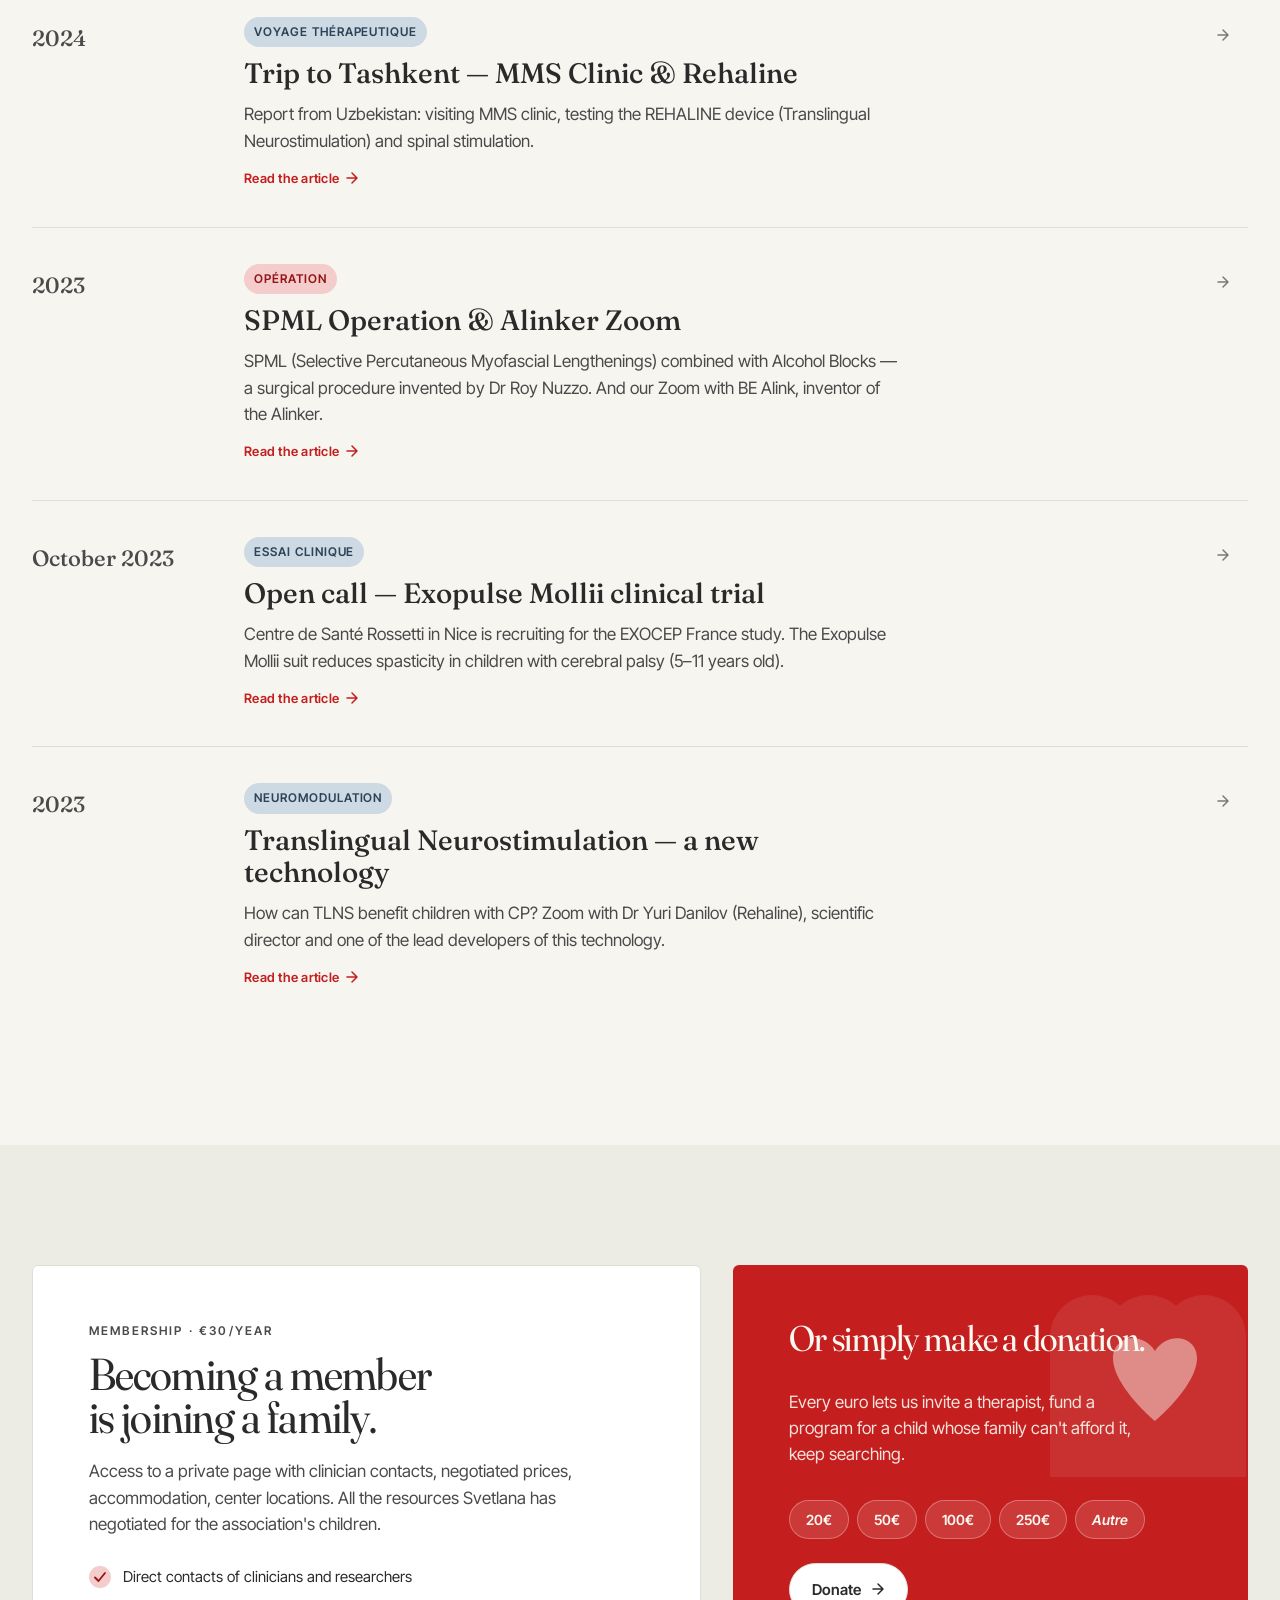
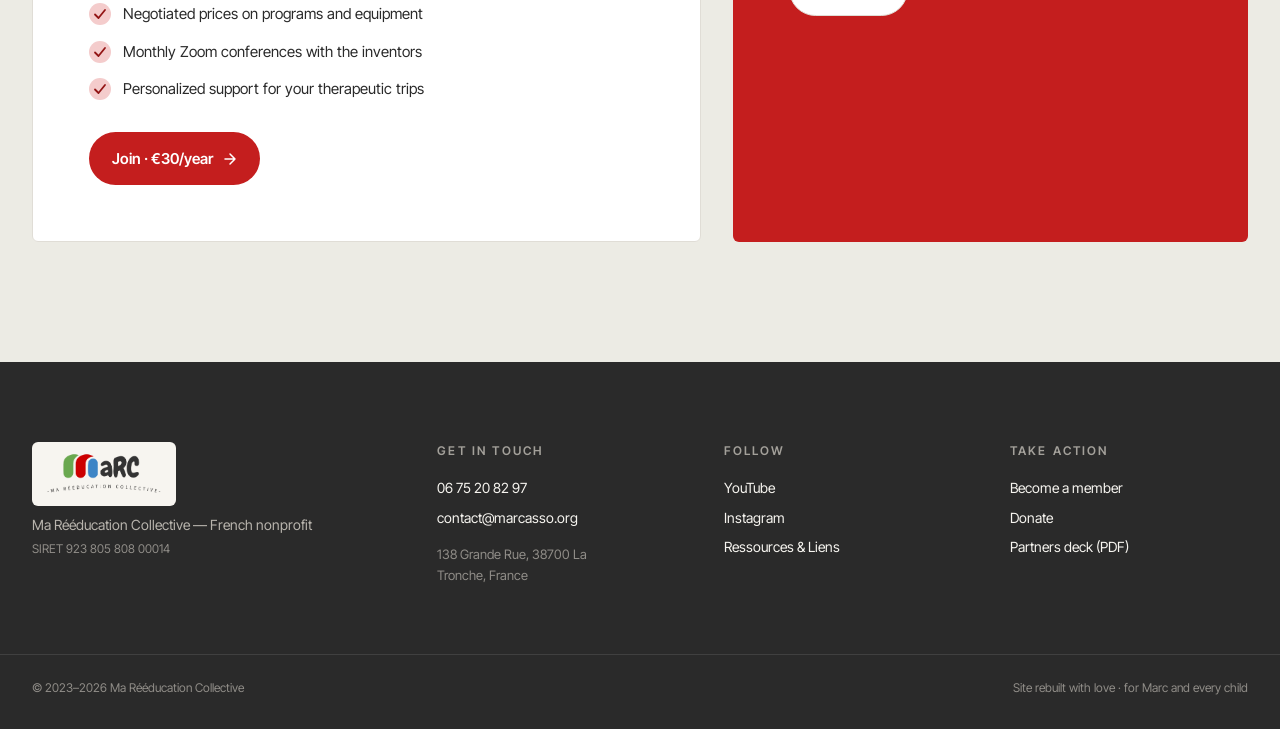
==== commit d0c32a34: "Adjust file structure to WordPress" ====
--- a/index.html
+++ b/index.html
@@ -9,8 +9,8 @@
   <link rel="preconnect" href="https://fonts.gstatic.com" crossorigin>
   <link href="https://fonts.googleapis.com/css2?family=Fraunces:opsz,wght@9..144,300;9..144,400;9..144,500;9..144,600&family=Inter+Tight:wght@400;500;600;700&display=swap" rel="stylesheet">
 
-  <link rel="stylesheet" href="styles.css">
-  <link rel="stylesheet" href="page.css">
+  <link rel="stylesheet" href="style.css">
+  <link rel="stylesheet" href="assets/css/page.css">
 </head>
 <body data-screen-label="Homepage">
 
@@ -30,21 +30,21 @@
   <div id="app-footer"></div>
 
   <!-- Data + utils -->
-  <script src="js/utils.js"></script>
-  <script src="js/data.js"></script>
-  <script src="js/articles-index.js"></script>
+  <script src="assets/js/utils.js"></script>
+  <script src="assets/js/data.js"></script>
+  <script src="assets/js/articles-index.js"></script>
 
   <!-- Sections — one file each -->
-  <script src="js/sections/header.js"></script>
-  <script src="js/sections/hero.js"></script>
-  <script src="js/sections/mission.js"></script>
-  <script src="js/sections/story.js"></script>
-  <script src="js/sections/therapies.js"></script>
-  <script src="js/sections/news.js"></script>
-  <script src="js/sections/join.js"></script>
-  <script src="js/sections/footer.js"></script>
+  <script src="assets/js/sections/header.js"></script>
+  <script src="assets/js/sections/hero.js"></script>
+  <script src="assets/js/sections/mission.js"></script>
+  <script src="assets/js/sections/story.js"></script>
+  <script src="assets/js/sections/therapies.js"></script>
+  <script src="assets/js/sections/news.js"></script>
+  <script src="assets/js/sections/join.js"></script>
+  <script src="assets/js/sections/footer.js"></script>
 
   <!-- Boot -->
-  <script src="js/app.js"></script>
+  <script src="assets/js/app.js"></script>
 </body>
 </html>
--- a/style.css
+++ b/style.css
@@ -0,0 +1,121 @@
+/* MARC — Ma Rééducation Collective — redesign tokens */
+:root {
+  /* Warm, hopeful, credible. Cream + ink + a coral that feels human. */
+  --ink: #2a2a2a;        /* logo charcoal */
+  --ink-2: #4a4a4a;
+  --ink-3: #7a7a7a;
+  --rule: #e0ddd6;
+  --paper: #f7f5f0;
+  --paper-2: #ecebe4;
+  --card: #ffffff;
+  --accent: #c41e1e;     /* logo red — primary */
+  --accent-deep: #931515;
+  --accent-soft: #f4cccc;
+  --leaf: #4a9c4a;       /* logo green */
+  --leaf-deep: #2f6e2f;
+  --leaf-soft: #cfe5cf;
+  --sky: #3a7ec4;        /* logo blue */
+  --sky-deep: #245a93;
+  --sky-soft: #cfe0f2;
+  --gold: #d9a441;
+
+  --serif: "Fraunces", "Cormorant Garamond", "Times New Roman", serif;
+  --sans: "Inter Tight", "Inter", system-ui, -apple-system, "Helvetica Neue", sans-serif;
+  --mono: "JetBrains Mono", ui-monospace, "SF Mono", monospace;
+}
+
+/* Override Fraunces guidance: we use it intentionally here, with custom OPSZ. */
+
+* { box-sizing: border-box; }
+html, body { margin: 0; padding: 0; }
+body {
+  font-family: var(--sans);
+  color: var(--ink);
+  background: var(--paper);
+  font-size: 17px;
+  line-height: 1.55;
+  -webkit-font-smoothing: antialiased;
+  text-rendering: optimizeLegibility;
+}
+
+img { max-width: 100%; display: block; }
+
+/* TYPE */
+.display {
+  font-family: var(--serif);
+  font-weight: 400;
+  font-style: normal;
+  letter-spacing: -0.02em;
+  line-height: 0.95;
+  font-variation-settings: "opsz" 144, "SOFT" 30;
+  text-wrap: balance;
+}
+.eyebrow {
+  font-family: var(--sans);
+  font-size: 12px;
+  letter-spacing: 0.18em;
+  text-transform: uppercase;
+  font-weight: 600;
+  color: var(--ink-2);
+}
+.kicker {
+  font-family: var(--serif);
+  font-style: italic;
+  font-weight: 300;
+  color: var(--accent-deep);
+}
+
+/* layout */
+.wrap { max-width: 1280px; margin: 0 auto; padding: 0 32px; }
+.wrap-narrow { max-width: 880px; margin: 0 auto; padding: 0 32px; }
+
+/* buttons */
+.btn {
+  display: inline-flex; align-items: center; gap: 10px;
+  padding: 14px 22px;
+  border-radius: 999px;
+  font-family: var(--sans);
+  font-weight: 600;
+  font-size: 15px;
+  text-decoration: none;
+  border: 1px solid transparent;
+  cursor: pointer;
+  transition: transform .15s ease, background .2s ease, color .2s ease;
+}
+.btn:hover { transform: translateY(-1px); }
+.btn-primary { background: var(--accent); color: #fff; }
+.btn-primary:hover { background: var(--accent-deep); }
+.btn-ghost { background: transparent; color: var(--ink); border-color: var(--ink); }
+.btn-ghost:hover { background: var(--ink); color: var(--paper); }
+.btn-paper { background: var(--card); color: var(--ink); border-color: var(--rule); }
+.btn-paper:hover { background: #fff; }
+
+.rule { height: 1px; background: var(--rule); border: 0; margin: 0; }
+
+/* tag */
+.tag {
+  display: inline-flex; align-items: center; gap: 6px;
+  font-size: 12px; letter-spacing: 0.08em; text-transform: uppercase;
+  font-weight: 600; padding: 6px 10px; border-radius: 999px;
+  background: var(--paper-2); color: var(--ink-2);
+}
+.tag-accent { background: var(--accent-soft); color: var(--accent-deep); }
+.tag-leaf { background: var(--leaf-soft); color: #2f4724; }
+.tag-sky { background: #cdd9e3; color: #2c4459; }
+
+/* dot */
+.dot { width: 6px; height: 6px; border-radius: 999px; background: currentColor; }
+
+/* utility */
+.serif { font-family: var(--serif); }
+.italic { font-style: italic; }
+.muted { color: var(--ink-3); }
+
+/* fade-in */
+@keyframes fadeUp { from { opacity: 0; transform: translateY(8px);} to { opacity: 1; transform: none;} }
+.fade-up { animation: fadeUp .6s ease both; }
+
+/* reduce motion */
+@media (prefers-reduced-motion: reduce) {
+  * { animation: none !important; transition: none !important; }
+}
--- a/assets/css/page.css
+++ b/assets/css/page.css
@@ -0,0 +1,456 @@
+/* Page-level styles for marcasso.org redesign */
+
+/* =============== HEADER =============== */
+.site-header {
+  position: sticky; top: 0; z-index: 50;
+  backdrop-filter: blur(12px);
+  background: rgba(245, 240, 230, 0.6);
+  border-bottom: 1px solid transparent;
+  transition: background .25s ease, border-color .25s ease;
+}
+.site-header.is-scrolled {
+  background: rgba(245, 240, 230, 0.92);
+  border-bottom-color: var(--rule);
+}
+.header-inner {
+  display: flex; align-items: center; justify-content: space-between;
+  padding: 18px 32px;
+  gap: 32px;
+}
+.brand { display: flex; align-items: center; text-decoration: none; color: var(--ink); }
+.brand-mark { height: 56px; width: auto; flex-shrink: 0; display: block; }
+.brand-tag { font-size: 11px; color: var(--ink-3); letter-spacing: 0.05em; margin-top: 2px; }
+.site-nav { display: flex; gap: 28px; }
+.site-nav a {
+  color: var(--ink-2); text-decoration: none; font-size: 14px; font-weight: 500;
+  position: relative; padding: 4px 0;
+}
+.site-nav a:hover { color: var(--ink); }
+.site-nav a::after {
+  content: ''; position: absolute; left: 0; bottom: -2px; width: 0; height: 1px;
+  background: var(--accent); transition: width .25s ease;
+}
+.site-nav a:hover::after { width: 100%; }
+
+.header-actions { display: flex; align-items: center; gap: 16px; }
+.lang-toggle {
+  background: none; border: 1px solid var(--rule); border-radius: 999px;
+  padding: 6px 14px; font-size: 12px; font-weight: 600; letter-spacing: 0.06em;
+  cursor: pointer; color: var(--ink-3); display: inline-flex; gap: 4px; align-items: center;
+}
+.lang-toggle .on { color: var(--ink); }
+.lang-sep { color: var(--rule); }
+.btn-sm { padding: 10px 18px; font-size: 13px; }
+
+@media (max-width: 880px) {
+  .site-nav { display: none; }
+}
+
+/* =============== HERO =============== */
+.hero { position: relative; padding: 64px 0 32px; overflow: hidden; }
+.hero-grain {
+  position: absolute; inset: 0; pointer-events: none; opacity: 0.4;
+  background-image: radial-gradient(circle at 20% 30%, rgba(212,80,42,.08), transparent 50%),
+                    radial-gradient(circle at 80% 70%, rgba(90,122,74,.08), transparent 50%);
+}
+.hero-grid {
+  display: grid; grid-template-columns: 1.2fr 1fr; gap: 80px;
+  align-items: center;
+  position: relative;
+}
+.hero-eyebrow { display: inline-flex; align-items: center; gap: 10px; }
+
+.hero-display { font-size: clamp(64px, 9vw, 144px); margin: 24px 0 32px; }
+.hero-display .kicker-line { display: block; font-style: italic; font-weight: 300; color: var(--accent-deep); font-size: 0.55em; }
+.hero-display .line-2 { display: block; }
+.hero-display .line-3 { display: block; color: var(--accent); }
+
+.hero-quote {
+  font-size: clamp(36px, 4.5vw, 60px);
+  line-height: 1.1; font-style: italic; font-weight: 300;
+  margin: 24px 0;
+}
+.quote-mark { color: var(--accent); font-style: normal; }
+.quote-attr { display: block; font-size: 0.32em; font-style: normal; color: var(--ink-3); margin-top: 24px; letter-spacing: 0.05em; }
+
+.hero-lede {
+  font-size: 19px; max-width: 520px; color: var(--ink-2);
+  margin-bottom: 36px;
+}
+.hero-cta { display: flex; gap: 14px; margin-bottom: 56px; flex-wrap: wrap; }
+
+.hero-meta {
+  list-style: none; padding: 0; margin: 0;
+  display: grid; grid-template-columns: repeat(3, 1fr); gap: 24px;
+  border-top: 1px solid var(--rule); padding-top: 24px; max-width: 540px;
+}
+.hero-meta li { display: flex; flex-direction: column; gap: 4px; }
+.hero-meta-num { font-family: var(--serif); font-size: 32px; font-weight: 400; line-height: 1; color: var(--accent); }
+.hero-meta-lbl { font-size: 13px; color: var(--ink-3); line-height: 1.3; }
+
+/* portrait */
+.hero-visual { position: relative; }
+.portrait-card { position: relative; }
+.portrait-frame {
+  position: relative; aspect-ratio: 4/5; border-radius: 8px; overflow: hidden;
+  box-shadow: 0 30px 60px -20px rgba(26,29,26,0.25), 0 8px 16px -8px rgba(26,29,26,0.15);
+}
+.portrait-img { width: 100%; height: 100%; }
+.portrait-svg { width: 100%; height: 100%; }
+.portrait-caption {
+  position: absolute; left: 24px; bottom: 24px; right: 24px;
+  background: rgba(251,248,241,0.92); backdrop-filter: blur(8px);
+  padding: 14px 18px; border-radius: 4px;
+}
+.portrait-name { font-family: var(--serif); font-size: 18px; font-weight: 500; }
+.portrait-role { font-size: 12px; color: var(--ink-3); margin-top: 2px; letter-spacing: 0.04em; }
+
+.portrait-stat {
+  position: absolute; right: -32px; top: 32px;
+  background: var(--ink); color: var(--paper);
+  padding: 24px; border-radius: 4px; max-width: 200px;
+  box-shadow: 0 20px 40px -16px rgba(0,0,0,0.4);
+  transform: rotate(2deg);
+}
+.stat-num { font-size: 56px; line-height: 1; color: var(--accent); }
+.stat-unit { font-size: 18px; color: var(--paper); margin-left: 4px; }
+.stat-lbl { font-size: 12px; line-height: 1.4; margin-top: 8px; color: rgba(245,240,230,0.8); }
+
+@media (max-width: 980px) {
+  .hero-grid { grid-template-columns: 1fr; gap: 48px; }
+  .portrait-stat { right: 16px; top: 16px; }
+}
+
+/* marquee */
+.hero-marquee {
+  margin-top: 64px; overflow: hidden;
+  border-top: 1px solid var(--rule); border-bottom: 1px solid var(--rule);
+  padding: 18px 0; background: var(--paper-2);
+}
+.marquee-track { display: flex; gap: 0; animation: marquee 50s linear infinite; white-space: nowrap; }
+.marquee-row { display: inline-flex; align-items: center; gap: 32px; padding-right: 32px; }
+.marquee-city { font-family: var(--serif); font-style: italic; font-size: 22px; color: var(--ink-2); }
+.marquee-sep { color: var(--accent); }
+@keyframes marquee {
+  from { transform: translateX(0); }
+  to { transform: translateX(-33.33%); }
+}
+
+/* =============== MISSION =============== */
+.mission { padding: 120px 0 100px; background: var(--card); border-top: 1px solid var(--rule); }
+.mission-head { max-width: 780px; margin-bottom: 80px; }
+.mission-title { font-size: clamp(40px, 5.5vw, 76px); margin: 16px 0 28px; }
+.mission-body { font-size: 19px; color: var(--ink-2); max-width: 640px; }
+
+.pillars { display: grid; grid-template-columns: repeat(3, 1fr); gap: 0; border-top: 1px solid var(--rule); }
+.pillar {
+  padding: 40px 32px 32px 0; border-right: 1px solid var(--rule);
+  position: relative;
+}
+.pillar:last-child { border-right: none; padding-right: 0; }
+.pillar:not(:first-child) { padding-left: 32px; }
+.pillar-icon { width: 56px; height: 56px; margin-bottom: 18px; }
+.pillar-icon svg { width: 100%; height: 100%; display: block; }
+.pillar-num { font-size: 14px; color: var(--accent); font-weight: 500; letter-spacing: 0.1em; }
+.pillar-title { font-size: 26px; font-weight: 500; margin: 16px 0 12px; line-height: 1.15; }
+.pillar-body { color: var(--ink-2); font-size: 15px; }
+
+@media (max-width: 880px) {
+  .pillars { grid-template-columns: 1fr; }
+  .pillar { border-right: none; border-bottom: 1px solid var(--rule); padding: 32px 0; }
+  .pillar:not(:first-child) { padding-left: 0; }
+  .pillar:last-child { border-bottom: none; }
+}
+
+/* =============== STORY =============== */
+.story { padding: 120px 0; background: var(--paper); }
+.story-grid { display: grid; grid-template-columns: 320px 1fr; gap: 80px; }
+.story-aside { position: sticky; top: 100px; align-self: start; }
+.story-photo { margin: 24px 0 32px; }
+.story-photo-inner {
+  aspect-ratio: 4/5; border-radius: 4px; overflow: hidden;
+  box-shadow: 0 20px 40px -20px rgba(26,29,26,0.3);
+  background: #f7f5f0;
+}
+.story-illust { width: 100%; height: 100%; display: block; }
+.story-photo-cap { font-size: 12px; margin-top: 10px; font-style: italic; }
+
+.story-pull {
+  font-size: 22px; line-height: 1.35; font-style: italic; font-weight: 300;
+  border-left: 3px solid var(--accent); padding: 8px 0 8px 20px;
+  color: var(--ink-2);
+}
+.story-pull cite { display: block; font-size: 13px; font-style: normal; color: var(--ink-3); margin-top: 12px; letter-spacing: 0.04em; }
+
+.story-title { font-size: clamp(36px, 4.5vw, 64px); margin: 16px 0 24px; }
+.story-lede { font-size: 19px; color: var(--ink-2); margin-bottom: 56px; max-width: 640px; }
+
+.timeline { list-style: none; padding: 0; margin: 0 0 72px; }
+.timeline-item {
+  display: grid; grid-template-columns: 32px 100px 1fr; gap: 24px;
+  padding: 24px 0; border-bottom: 1px solid var(--rule); position: relative;
+}
+.timeline-item:first-child { border-top: 1px solid var(--rule); }
+.timeline-marker {
+  display: flex; align-items: center; justify-content: center;
+  height: 24px;
+}
+.timeline-marker span {
+  width: 10px; height: 10px; border-radius: 999px; background: var(--accent);
+  display: block;
+}
+.timeline-year { font-size: 18px; font-weight: 500; color: var(--accent-deep); padding-top: 1px; }
+.timeline-title { font-size: 22px; font-weight: 500; margin: 0 0 6px; }
+.timeline-body { color: var(--ink-2); margin: 0; max-width: 540px; }
+
+.story-book {
+  display: grid; grid-template-columns: 160px 1fr; gap: 32px;
+  padding: 32px; background: var(--card); border-radius: 4px;
+  align-items: center;
+}
+.story-book-cover {
+  aspect-ratio: 2/3;
+  background: linear-gradient(160deg, #931515 0%, #c41e1e 60%, #3a7ec4 100%);
+  color: #fff; padding: 18px; border-radius: 2px;
+  display: flex; flex-direction: column; justify-content: space-between;
+  box-shadow: 0 14px 28px -10px rgba(0,0,0,0.3);
+  position: relative; overflow: hidden;
+}
+.story-book-cover::before {
+  content: ''; position: absolute; inset: 8px;
+  border: 1px solid rgba(255,255,255,0.3); border-radius: 1px;
+  pointer-events: none;
+}
+.story-book-cover::after {
+  content: ''; position: absolute; left: 50%; top: 30%;
+  width: 50px; height: 50px; transform: translateX(-50%);
+  background: radial-gradient(circle, #4a9c4a 30%, transparent 30%) 0 0/16px 16px;
+  opacity: 0.4;
+}
+.book-title { font-size: 22px; line-height: 1; font-weight: 500; }
+.book-author { font-size: 11px; opacity: 0.85; letter-spacing: 0.06em; }
+.story-book-text h4 { font-size: 22px; margin: 8px 0 10px; }
+.story-book-text { display: flex; flex-direction: column; gap: 6px; align-items: flex-start; }
+.story-book-text .btn { margin-top: 4px; }
+
+@media (max-width: 980px) {
+  .story-grid { grid-template-columns: 1fr; gap: 32px; }
+  .story-aside { position: static; }
+  .timeline-item { grid-template-columns: 24px 80px 1fr; gap: 16px; }
+  .story-book { grid-template-columns: 100px 1fr; gap: 20px; padding: 20px; }
+}
+
+/* =============== THERAPIES =============== */
+.therapies { padding: 120px 0; background: var(--ink); color: var(--paper); }
+.therapies .eyebrow { color: rgba(245,240,230,0.6); }
+.therapies-head { max-width: 780px; margin-bottom: 64px; }
+.therapies-title { font-size: clamp(40px, 5.5vw, 76px); margin: 16px 0 24px; }
+.therapies-title .italic { color: var(--accent); }
+.therapies-lede { font-size: 18px; color: rgba(245,240,230,0.75); max-width: 600px; }
+
+.therapies-grid {
+  display: grid; grid-template-columns: repeat(3, 1fr); gap: 1px;
+  background: rgba(255,255,255,0.08); border: 1px solid rgba(255,255,255,0.08);
+}
+.therapy {
+  padding: 28px; background: var(--ink);
+  cursor: default; transition: background .25s ease;
+  display: flex; flex-direction: column; gap: 14px;
+  min-height: 200px;
+}
+.therapy:hover, .therapy.is-active { background: #2a2d2a; }
+.therapy-head { display: flex; align-items: flex-start; justify-content: space-between; gap: 12px; }
+.therapy-abbr {
+  font-size: 36px; font-weight: 400; color: var(--accent);
+  letter-spacing: -0.01em; line-height: 1;
+}
+.therapy .tag { background: rgba(255,255,255,0.08); color: rgba(245,240,230,0.7); }
+.therapy .tag-accent { background: rgba(212,80,42,0.18); color: #f4cdb8; }
+.therapy .tag-leaf { background: rgba(90,122,74,0.2); color: #c8d4b8; }
+.therapy .tag-sky { background: rgba(74,107,133,0.22); color: #cdd9e3; }
+
+.therapy-name { font-size: 16px; font-weight: 500; line-height: 1.3; margin: 0; flex: 1; }
+.therapy-meta {
+  display: flex; justify-content: space-between; align-items: baseline;
+  font-size: 12px; color: rgba(245,240,230,0.55);
+  border-top: 1px solid rgba(255,255,255,0.08); padding-top: 12px;
+}
+.therapy-origin { font-style: italic; }
+.therapy-years { font-family: var(--serif); }
+
+.therapies-foot {
+  display: flex; justify-content: space-between; align-items: center;
+  margin-top: 48px; padding-top: 32px; border-top: 1px solid rgba(255,255,255,0.1);
+  flex-wrap: wrap; gap: 16px;
+}
+.therapies-foot .muted { color: rgba(245,240,230,0.55); }
+.therapies-foot .btn-ghost { color: var(--paper); border-color: rgba(255,255,255,0.4); }
+.therapies-foot .btn-ghost:hover { background: var(--paper); color: var(--ink); }
+
+@media (max-width: 880px) {
+  .therapies-grid { grid-template-columns: 1fr; }
+}
+@media (min-width: 881px) and (max-width: 1100px) {
+  .therapies-grid { grid-template-columns: repeat(2, 1fr); }
+}
+
+/* =============== NEWS =============== */
+.news { padding: 120px 0; background: var(--paper); }
+.news-head { margin-bottom: 64px; max-width: 780px; }
+.news-title { font-size: clamp(40px, 5.5vw, 76px); margin-top: 16px; }
+
+.news-list {
+  display: flex; flex-direction: column;
+}
+.news-item {
+  display: grid; grid-template-columns: 180px 1fr 32px; gap: 32px;
+  padding: 36px 0;
+  border-top: 1px solid var(--rule);
+  align-items: start;
+  transition: background .2s ease, padding .2s ease;
+  cursor: pointer;
+}
+.news-readmore {
+  display: inline-flex; align-items: center; gap: 6px;
+  margin-top: 14px; font-size: 13px; font-weight: 600;
+  color: var(--accent); letter-spacing: 0.02em;
+}
+a.news-item { color: inherit; text-decoration: none; }
+a.news-item.is-link { cursor: pointer; }
+.news-item:hover { background: var(--card); padding-left: 16px; padding-right: 16px; }
+.news-date { font-size: 22px; font-weight: 500; color: var(--ink-2); padding-top: 4px; }
+.news-tagline { margin-bottom: 10px; }
+.news-title-item { font-size: 28px; font-weight: 500; line-height: 1.15; margin: 0 0 12px; max-width: 600px; }
+.news-text { color: var(--ink-2); margin: 0; max-width: 660px; }
+.news-arrow { color: var(--ink-3); padding-top: 6px; transition: transform .2s ease, color .2s ease; }
+.news-item:hover .news-arrow { transform: translateX(4px); color: var(--accent); }
+
+@media (max-width: 880px) {
+  .news-item { grid-template-columns: 1fr; gap: 12px; padding: 24px 0; }
+  .news-arrow { display: none; }
+}
+
+/* =============== JOIN / DONATE =============== */
+.join { padding: 120px 0; background: var(--paper-2); }
+.join-grid { display: grid; grid-template-columns: 1.3fr 1fr; gap: 32px; }
+.join-card {
+  padding: 56px; border-radius: 6px; position: relative; overflow: hidden;
+}
+.join-membership { background: var(--card); border: 1px solid var(--rule); }
+.join-title { font-size: clamp(34px, 3.5vw, 52px); margin: 12px 0 20px; }
+.join-body { color: var(--ink-2); font-size: 17px; margin-bottom: 28px; max-width: 520px; }
+.join-perks { list-style: none; padding: 0; margin: 0 0 32px; display: flex; flex-direction: column; gap: 14px; }
+.join-perks li { display: flex; gap: 12px; align-items: flex-start; font-size: 15px; }
+.perk-mark {
+  flex-shrink: 0; width: 22px; height: 22px; border-radius: 999px;
+  background: var(--accent-soft); color: var(--accent-deep);
+  display: inline-flex; align-items: center; justify-content: center;
+  margin-top: 1px;
+}
+
+.join-donate {
+  background: var(--accent); color: #fbf8f1;
+  display: flex; flex-direction: column;
+}
+.donate-deco { position: absolute; right: -40px; top: -40px; width: 280px; opacity: 0.5; }
+.donate-deco svg { width: 100%; height: 100%; }
+.join-donate .display { color: #fbf8f1; }
+.donate-title { font-size: clamp(28px, 2.8vw, 40px); margin: 0 0 16px; position: relative; }
+.donate-body { color: rgba(251,248,241,0.9); margin-bottom: 32px; max-width: 360px; position: relative; }
+.donate-amounts { display: flex; gap: 8px; flex-wrap: wrap; margin-bottom: 24px; position: relative; }
+.donate-amount {
+  background: rgba(251,248,241,0.12); color: #fbf8f1;
+  border: 1px solid rgba(251,248,241,0.3);
+  padding: 10px 16px; border-radius: 999px;
+  font-size: 14px; font-weight: 600; cursor: pointer;
+  transition: background .2s ease;
+  font-family: var(--sans);
+}
+.donate-amount:hover { background: rgba(251,248,241,0.22); }
+.donate-other { font-style: italic; }
+.join-donate .btn-paper { align-self: flex-start; position: relative; }
+
+@media (max-width: 980px) {
+  .join-grid { grid-template-columns: 1fr; }
+  .join-card { padding: 36px; }
+}
+
+/* =============== FOOTER =============== */
+.site-footer { background: var(--ink); color: var(--paper); padding: 80px 0 32px; }
+.footer-grid { display: grid; grid-template-columns: 1.5fr 1fr 1fr 1fr; gap: 48px; padding-bottom: 56px; border-bottom: 1px solid rgba(255,255,255,0.1); }
+.footer-logo { margin-bottom: 8px; }
+.footer-logo-img {
+  height: 64px; width: auto; display: block;
+  background: #f7f5f0; padding: 10px 14px; border-radius: 6px;
+}
+.footer-tag { color: rgba(245,240,230,0.7) !important; margin: 8px 0 4px; font-size: 14px; }
+.footer-siret { font-size: 12px; color: rgba(245,240,230,0.5) !important; margin: 0; }
+.footer-col { display: flex; flex-direction: column; gap: 8px; }
+.footer-col-title { font-size: 12px; letter-spacing: 0.18em; text-transform: uppercase; color: rgba(245,240,230,0.6); margin-bottom: 8px; font-weight: 600; }
+.footer-link { color: var(--paper); text-decoration: none; font-size: 14px; transition: color .2s ease; }
+.footer-link:hover { color: var(--accent-soft); }
+.footer-addr { font-size: 13px; color: rgba(245,240,230,0.5) !important; margin-top: 8px; max-width: 200px; }
+
+.footer-bottom {
+  display: flex; justify-content: space-between; padding-top: 24px;
+  font-size: 12px; flex-wrap: wrap; gap: 12px;
+}
+.footer-bottom .muted { color: rgba(245,240,230,0.5) !important; }
+
+@media (max-width: 880px) {
+  .footer-grid { grid-template-columns: 1fr 1fr; gap: 32px; }
+}
+
+/* =============== DARK MODE =============== */
+body.dark {
+  --paper: #1a1d1a;
+  --paper-2: #232622;
+  --card: #232622;
+  --ink: #f5f0e6;
+  --ink-2: #d4cfc1;
+  --ink-3: #8a8e83;
+  --rule: #3a3d39;
+}
+body.dark .site-header { background: rgba(26,29,26,0.7); }
+
+/* =============== PALETTE TWEAKS =============== */
+body.palette-warm {
+  --accent: #c41e1e; --accent-deep: #931515; --accent-soft: #f4cccc;
+}
+body.palette-leaf {
+  --accent: #4a9c4a; --accent-deep: #2f6e2f; --accent-soft: #cfe5cf;
+}
+body.palette-sky {
+  --accent: #3a7ec4; --accent-deep: #245a93; --accent-soft: #cfe0f2;
+}
+body.palette-gold {
+  --accent: #c08a2e; --accent-deep: #8a5e15; --accent-soft: #f0d9a8;
+}
+
+/* =============== HEADLINE FONT TWEAK =============== */
+body.font-cormorant .display,
+body.font-cormorant .serif,
+body.font-cormorant .pillar-title,
+body.font-cormorant .therapy-abbr,
+body.font-cormorant .timeline-year,
+body.font-cormorant .timeline-title,
+body.font-cormorant .news-title-item,
+body.font-cormorant .news-date,
+body.font-cormorant .stat-num,
+body.font-cormorant .footer-logo,
+body.font-cormorant .brand-name {
+  font-family: "Cormorant Garamond", Georgia, serif;
+  font-weight: 500;
+}
+body.font-newsreader .display,
+body.font-newsreader .serif {
+  font-family: "Newsreader", Georgia, serif;
+}
+
+/* =============== DENSITY =============== */
+body.density-compact .hero { padding: 40px 0 24px; }
+body.density-compact .mission,
+body.density-compact .story,
+body.density-compact .therapies,
+body.density-compact .news,
+body.density-compact .join { padding: 72px 0; }
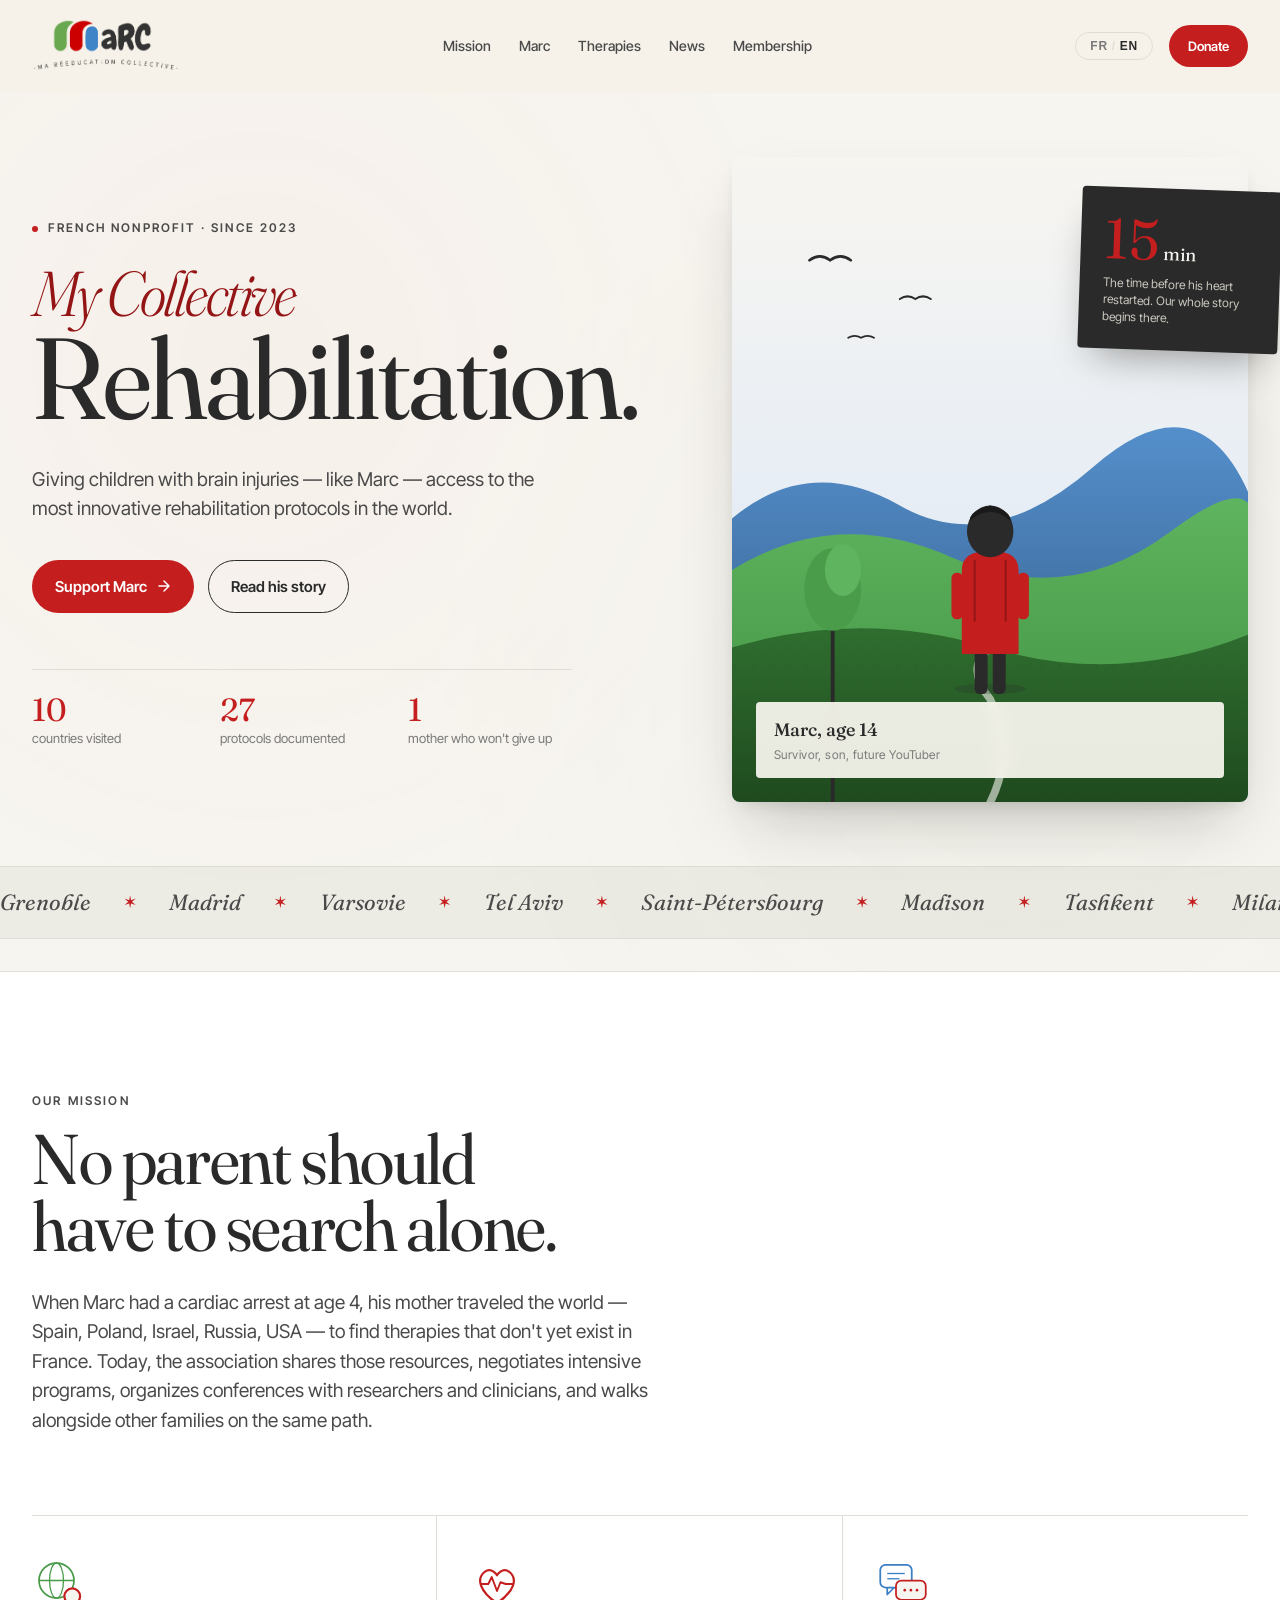
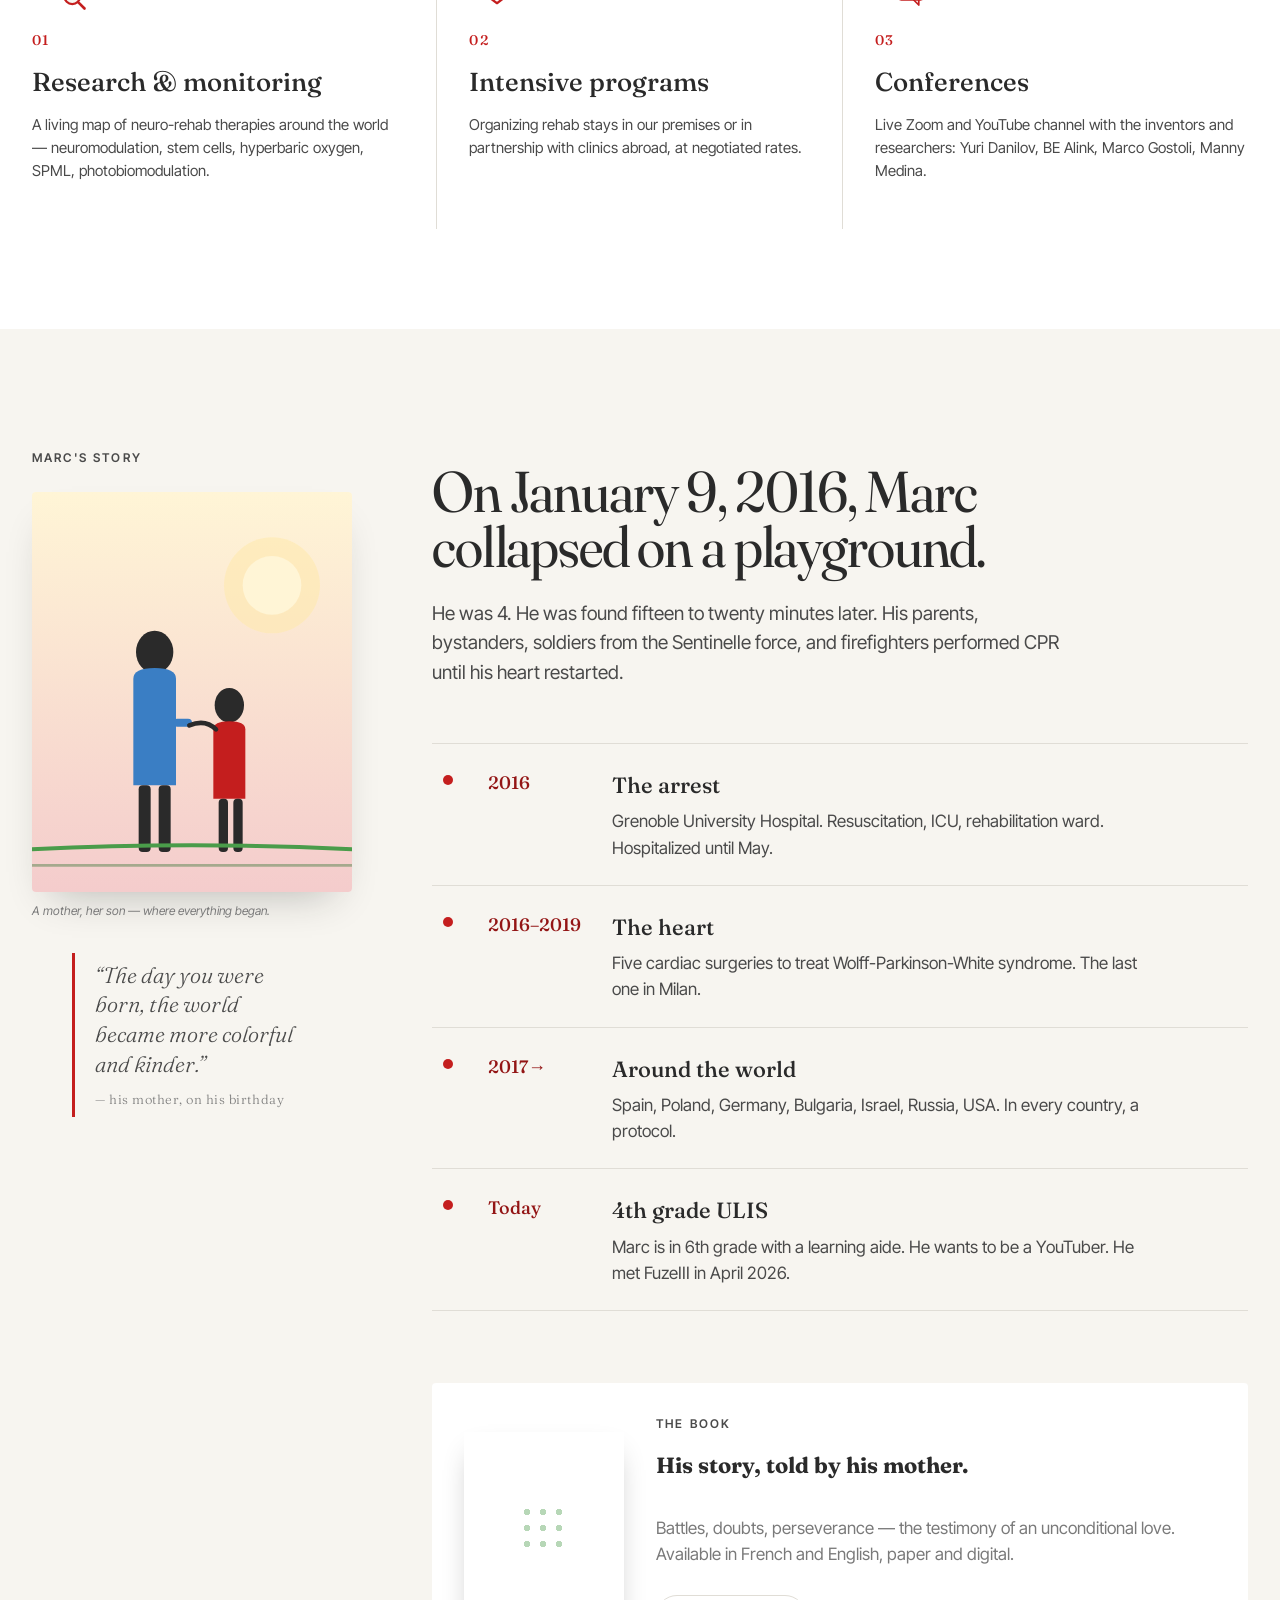
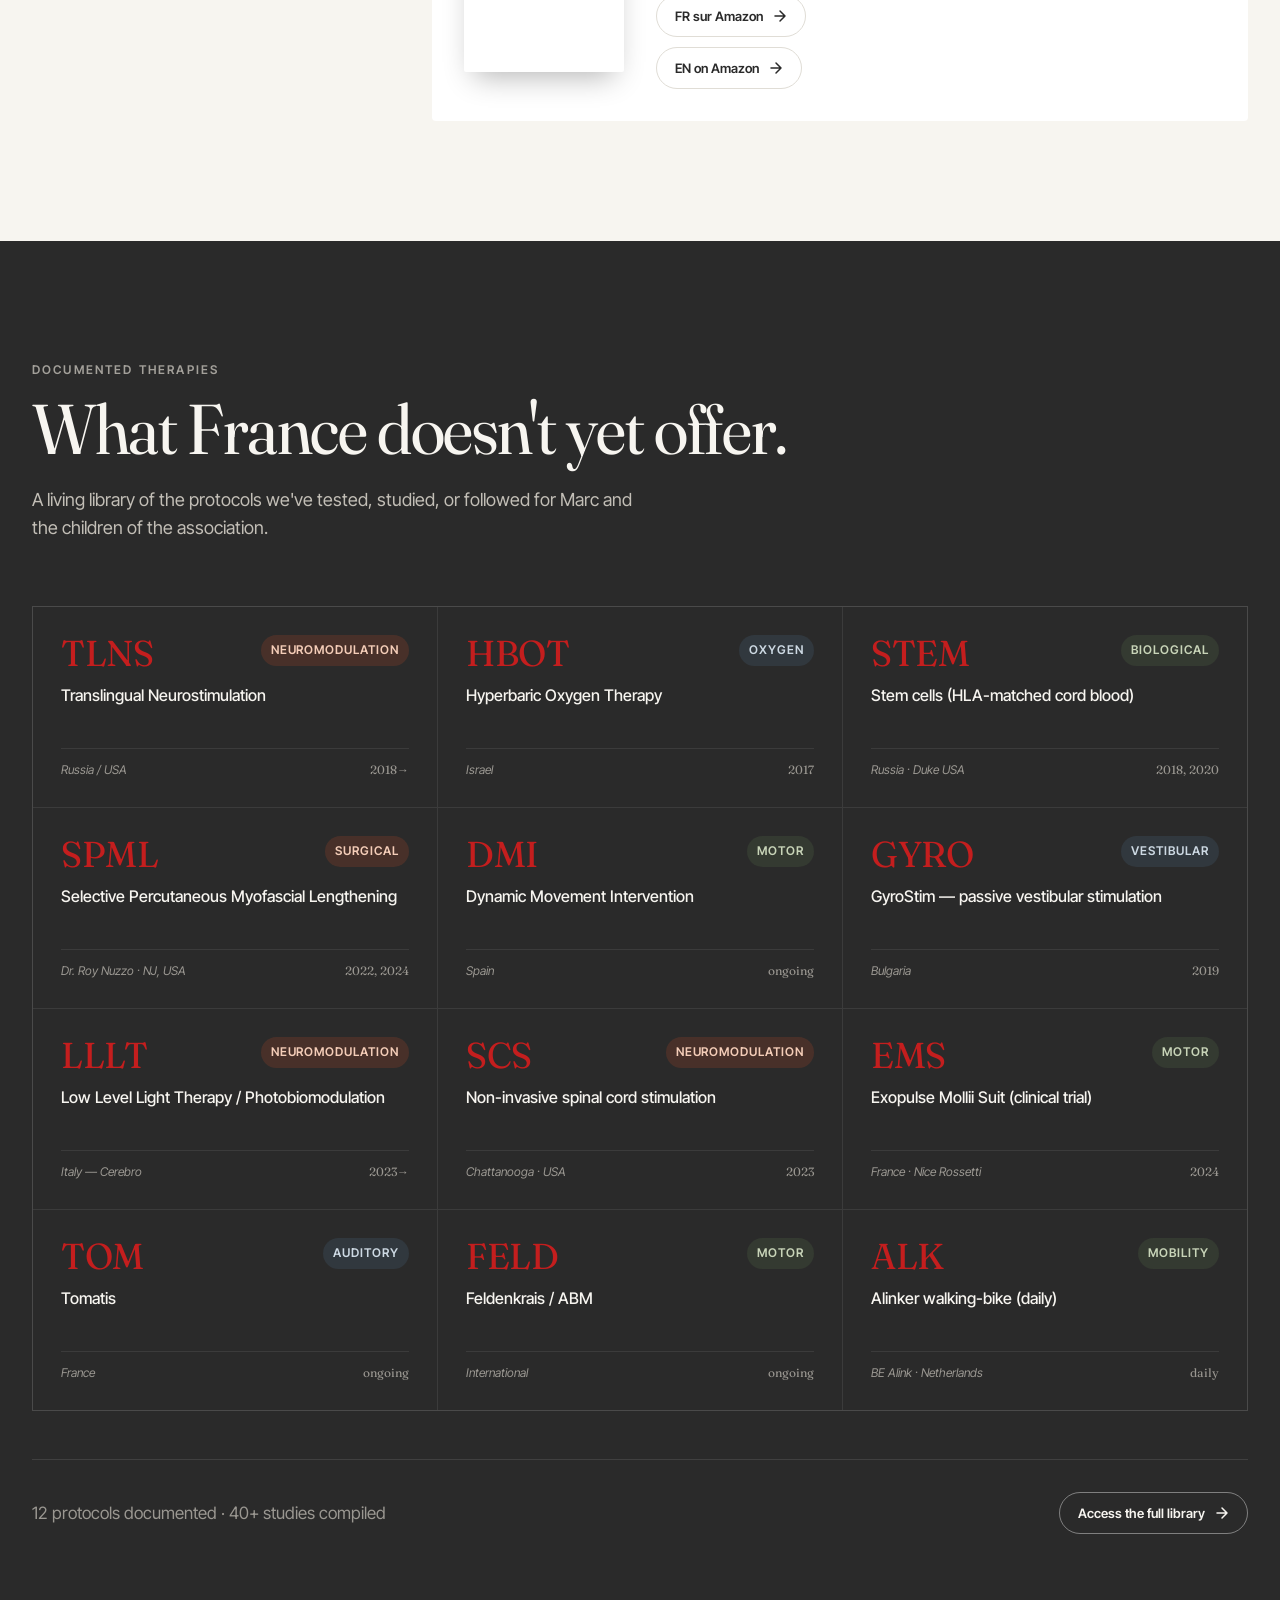
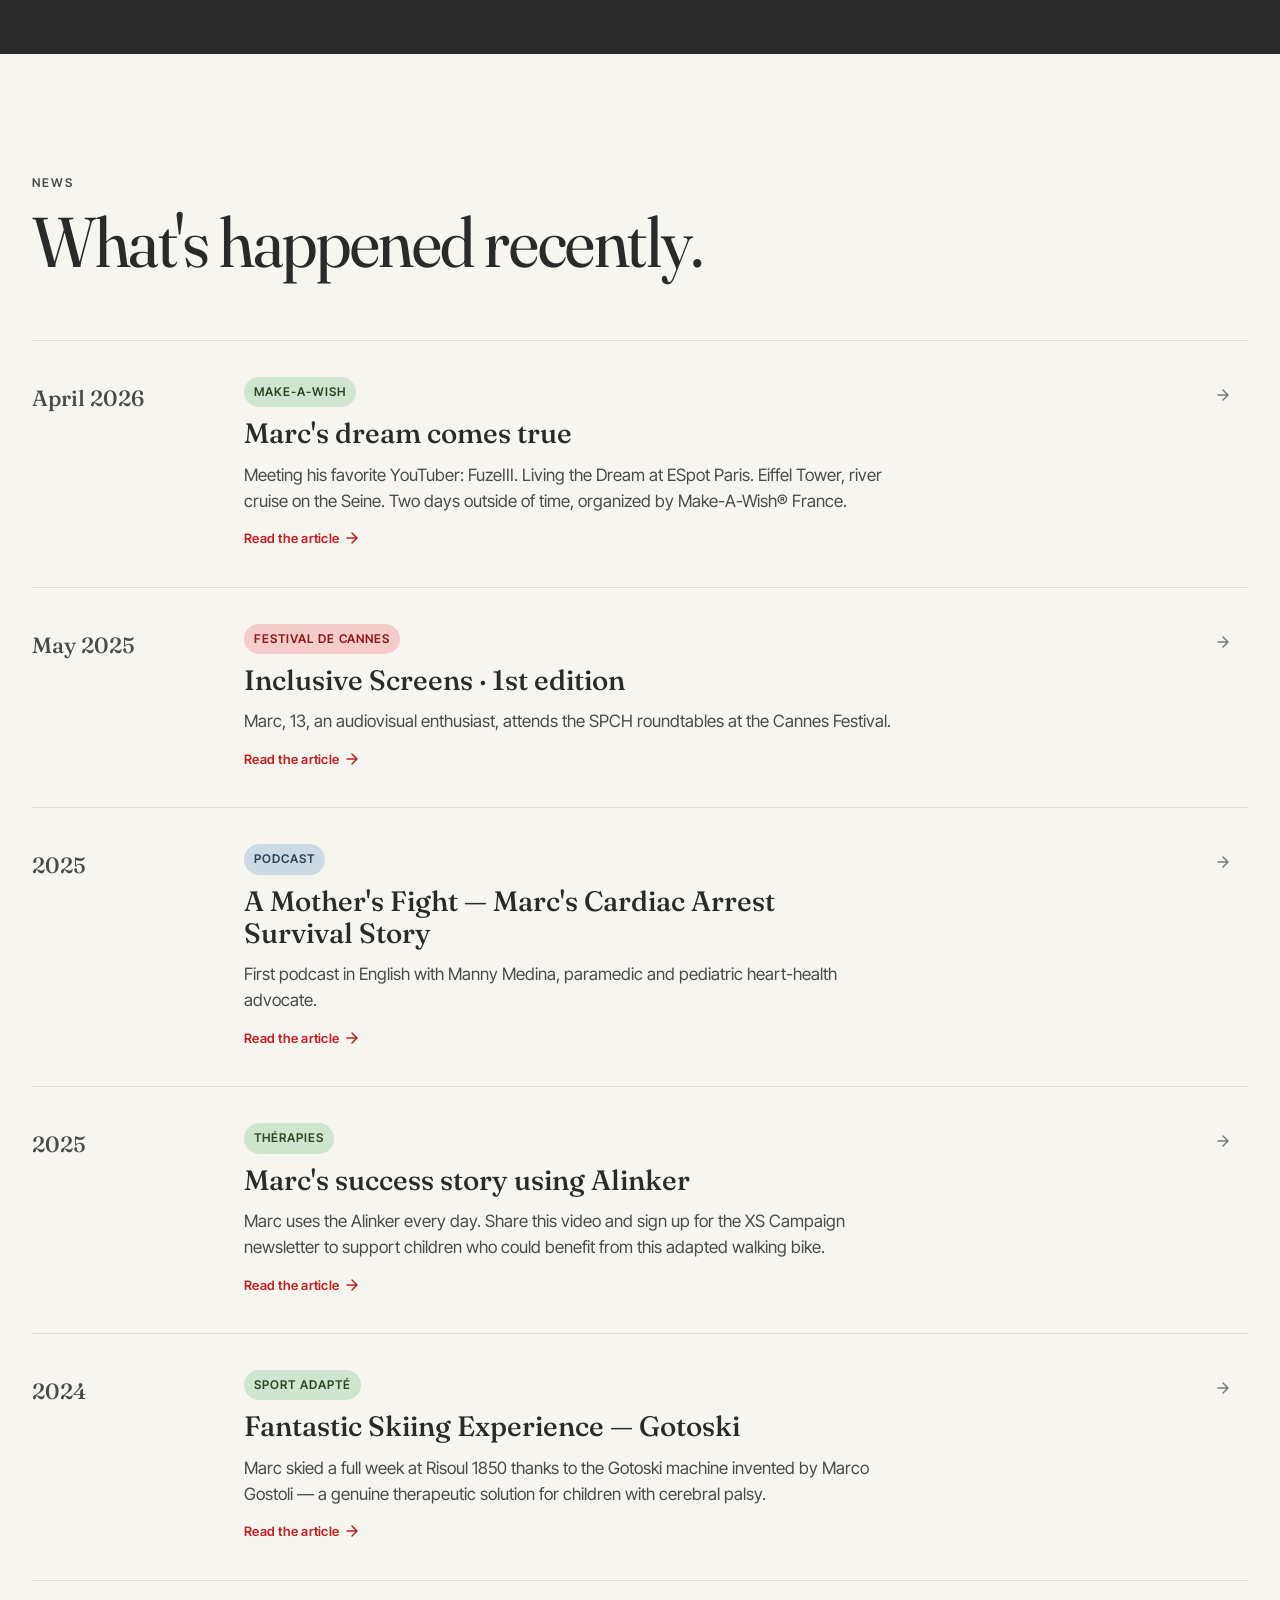
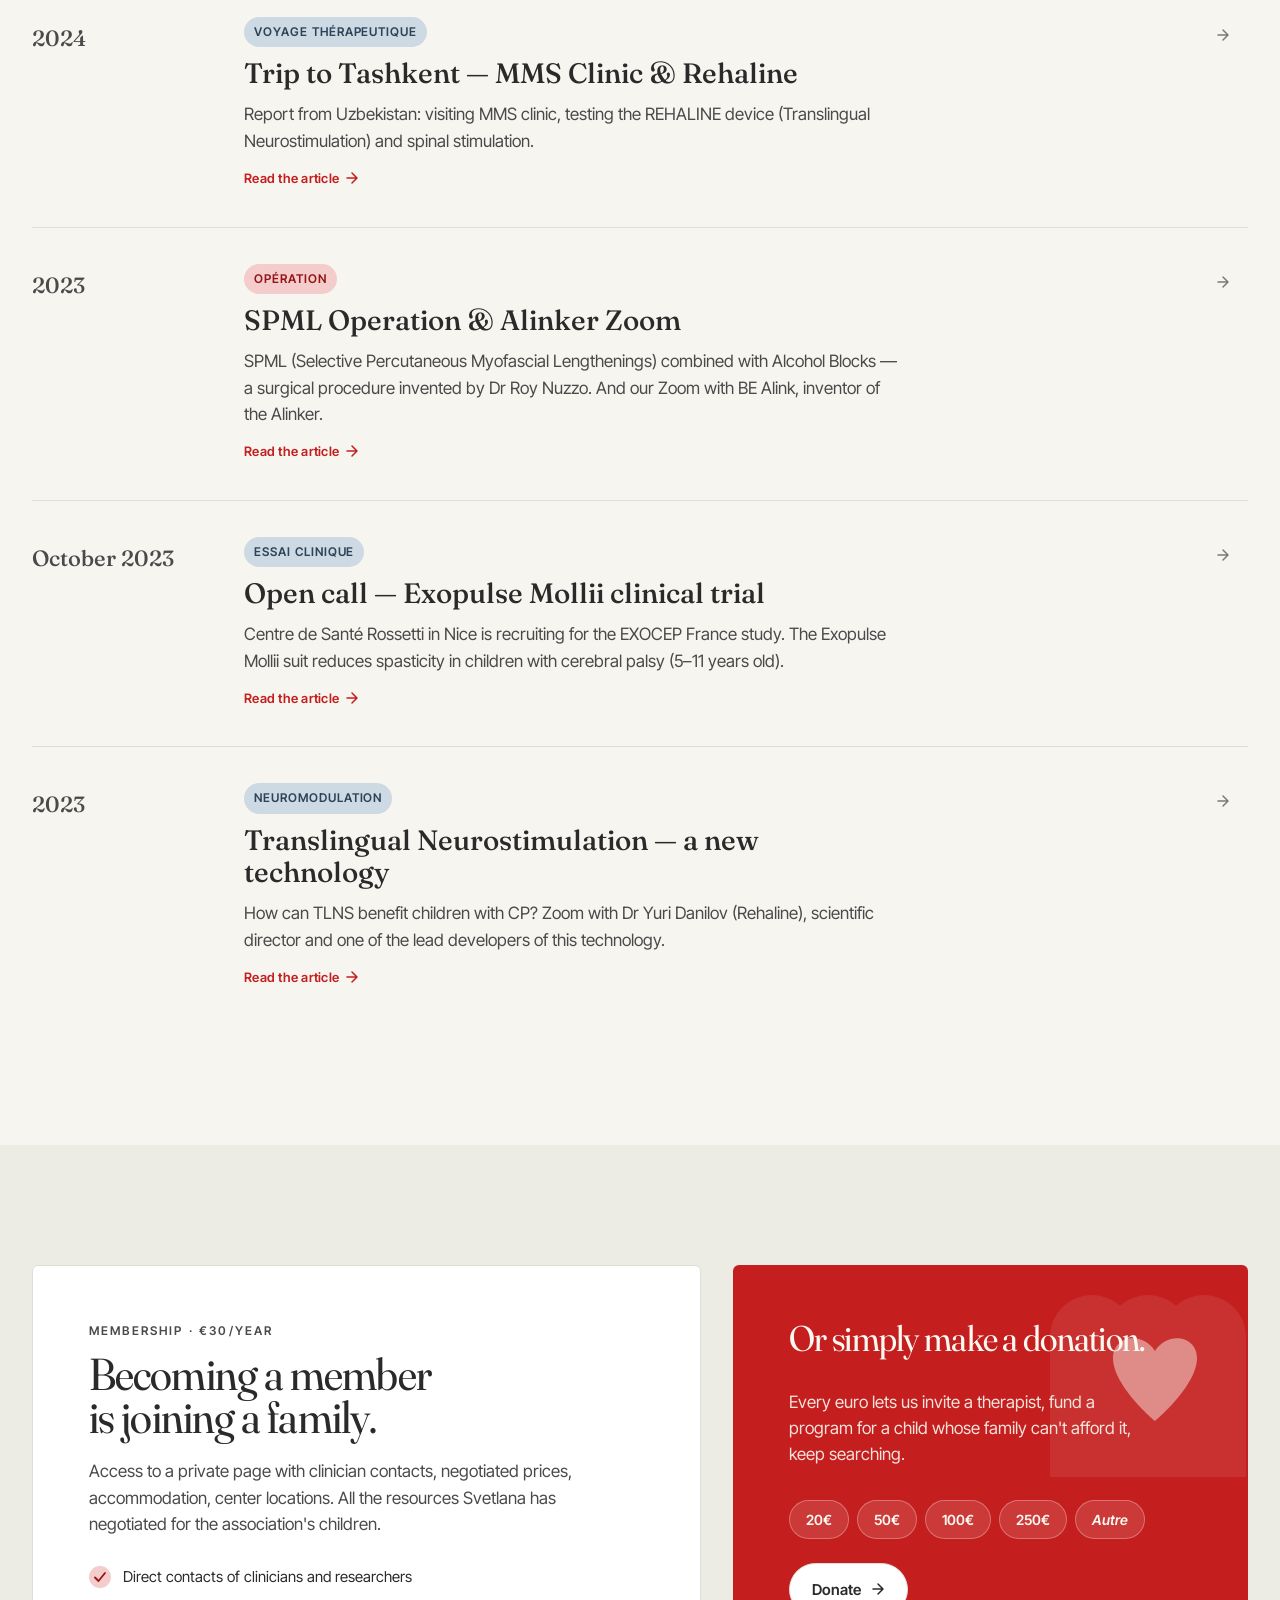
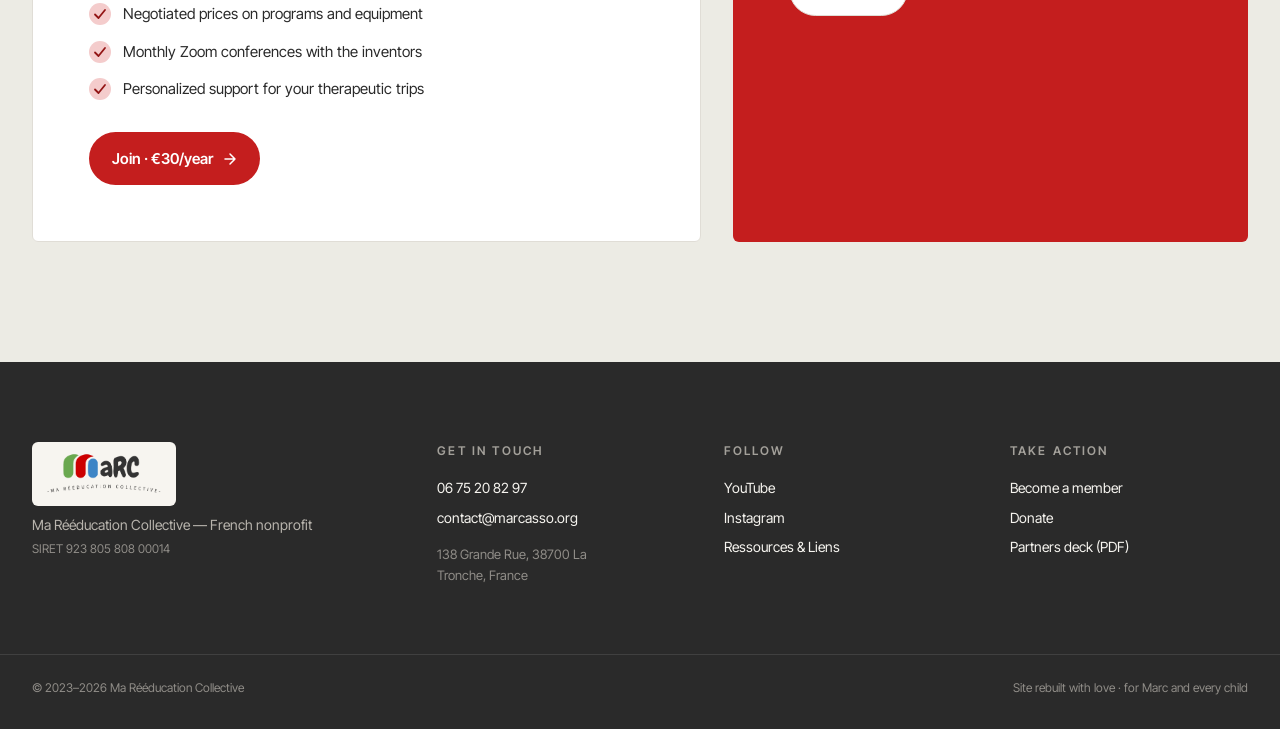
==== commit e7458eaa: "First stable version" ====
--- a/index.html
+++ b/index.html
@@ -32,7 +32,6 @@
   <!-- Data + utils -->
   <script src="assets/js/utils.js"></script>
   <script src="assets/js/data.js"></script>
-  <script src="assets/js/articles-index.js"></script>
 
   <!-- Sections — one file each -->
   <script src="assets/js/sections/header.js"></script>
--- a/style.css
+++ b/style.css
@@ -1,3 +1,8 @@
+/*
+ Theme Name: static
+ Text Domain: static-theme
+*/
+
 /* MARC — Ma Rééducation Collective — redesign tokens */
 :root {
   /* Warm, hopeful, credible. Cream + ink + a coral that feels human. */
--- a/assets/css/page.css
+++ b/assets/css/page.css
@@ -210,7 +210,6 @@
 }
 .story-book-cover {
   aspect-ratio: 2/3;
-  background: linear-gradient(160deg, #931515 0%, #c41e1e 60%, #3a7ec4 100%);
   color: #fff; padding: 18px; border-radius: 2px;
   display: flex; flex-direction: column; justify-content: space-between;
   box-shadow: 0 14px 28px -10px rgba(0,0,0,0.3);
